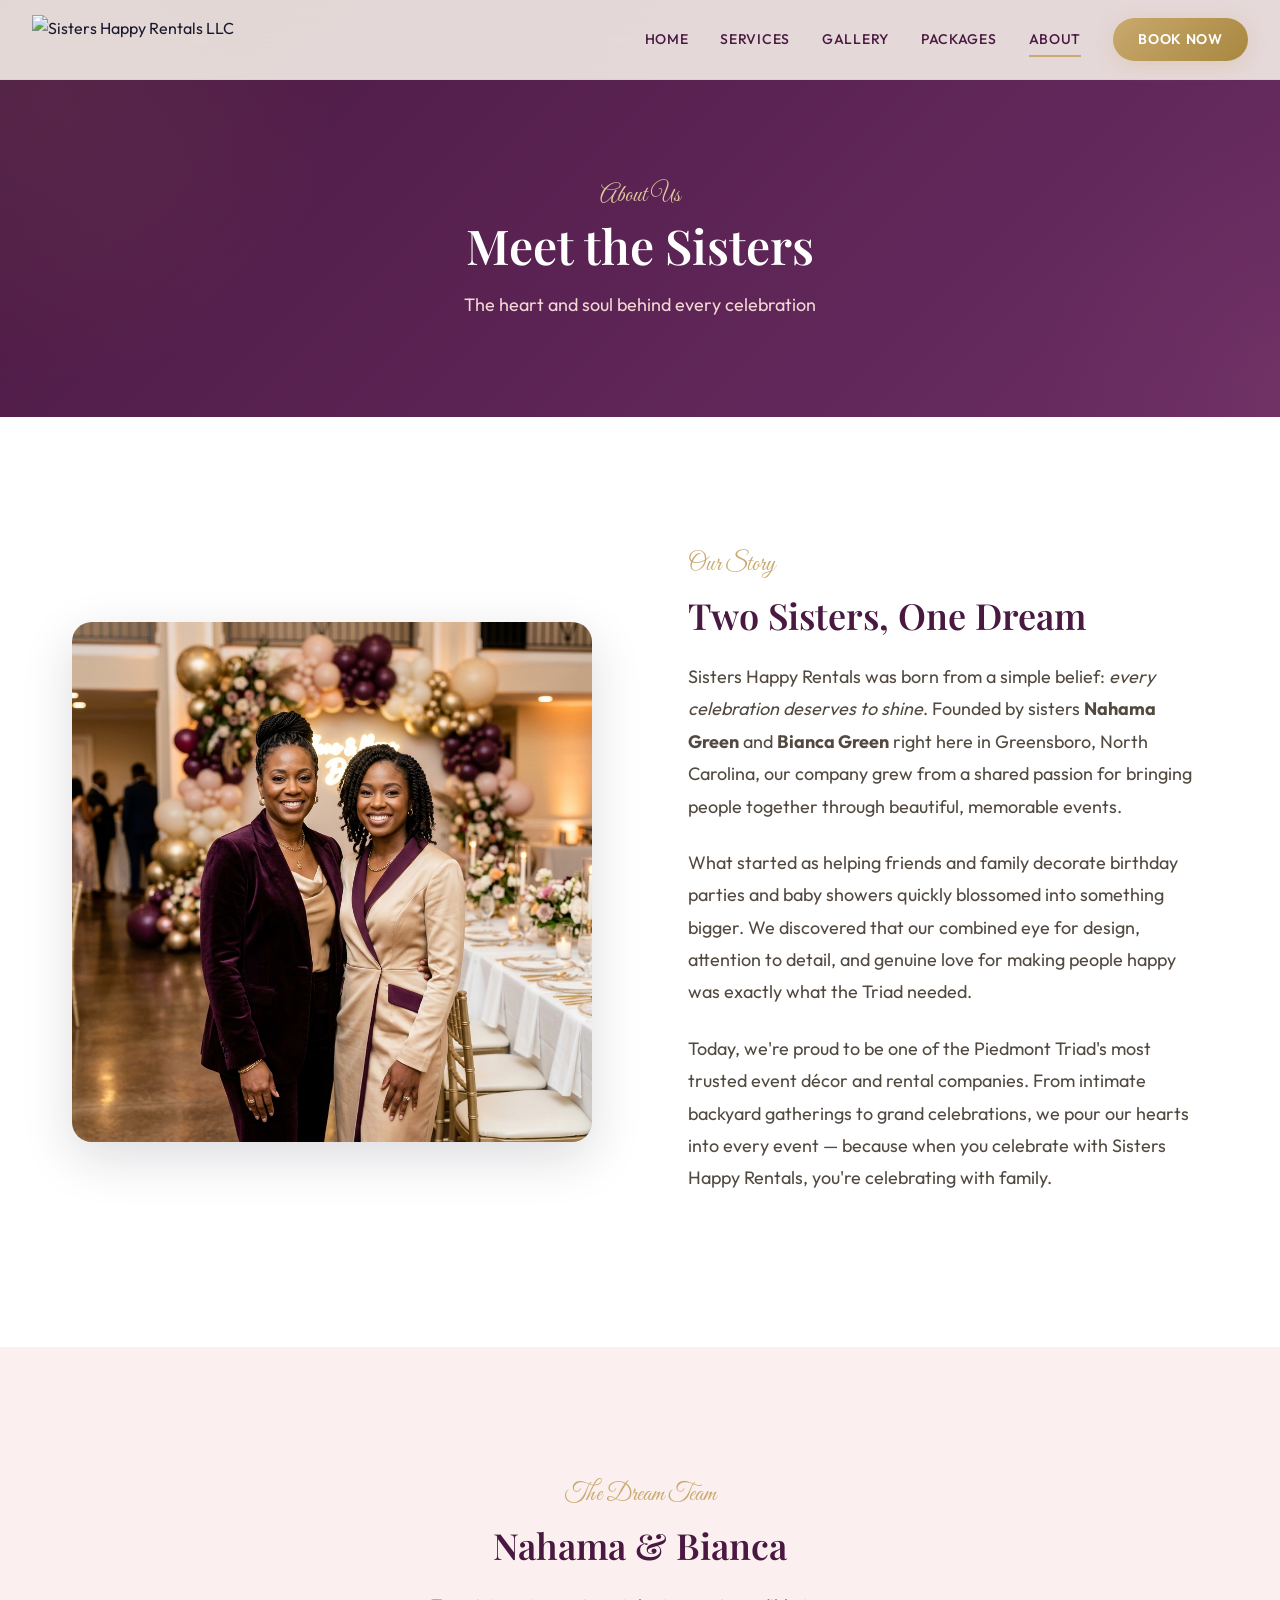
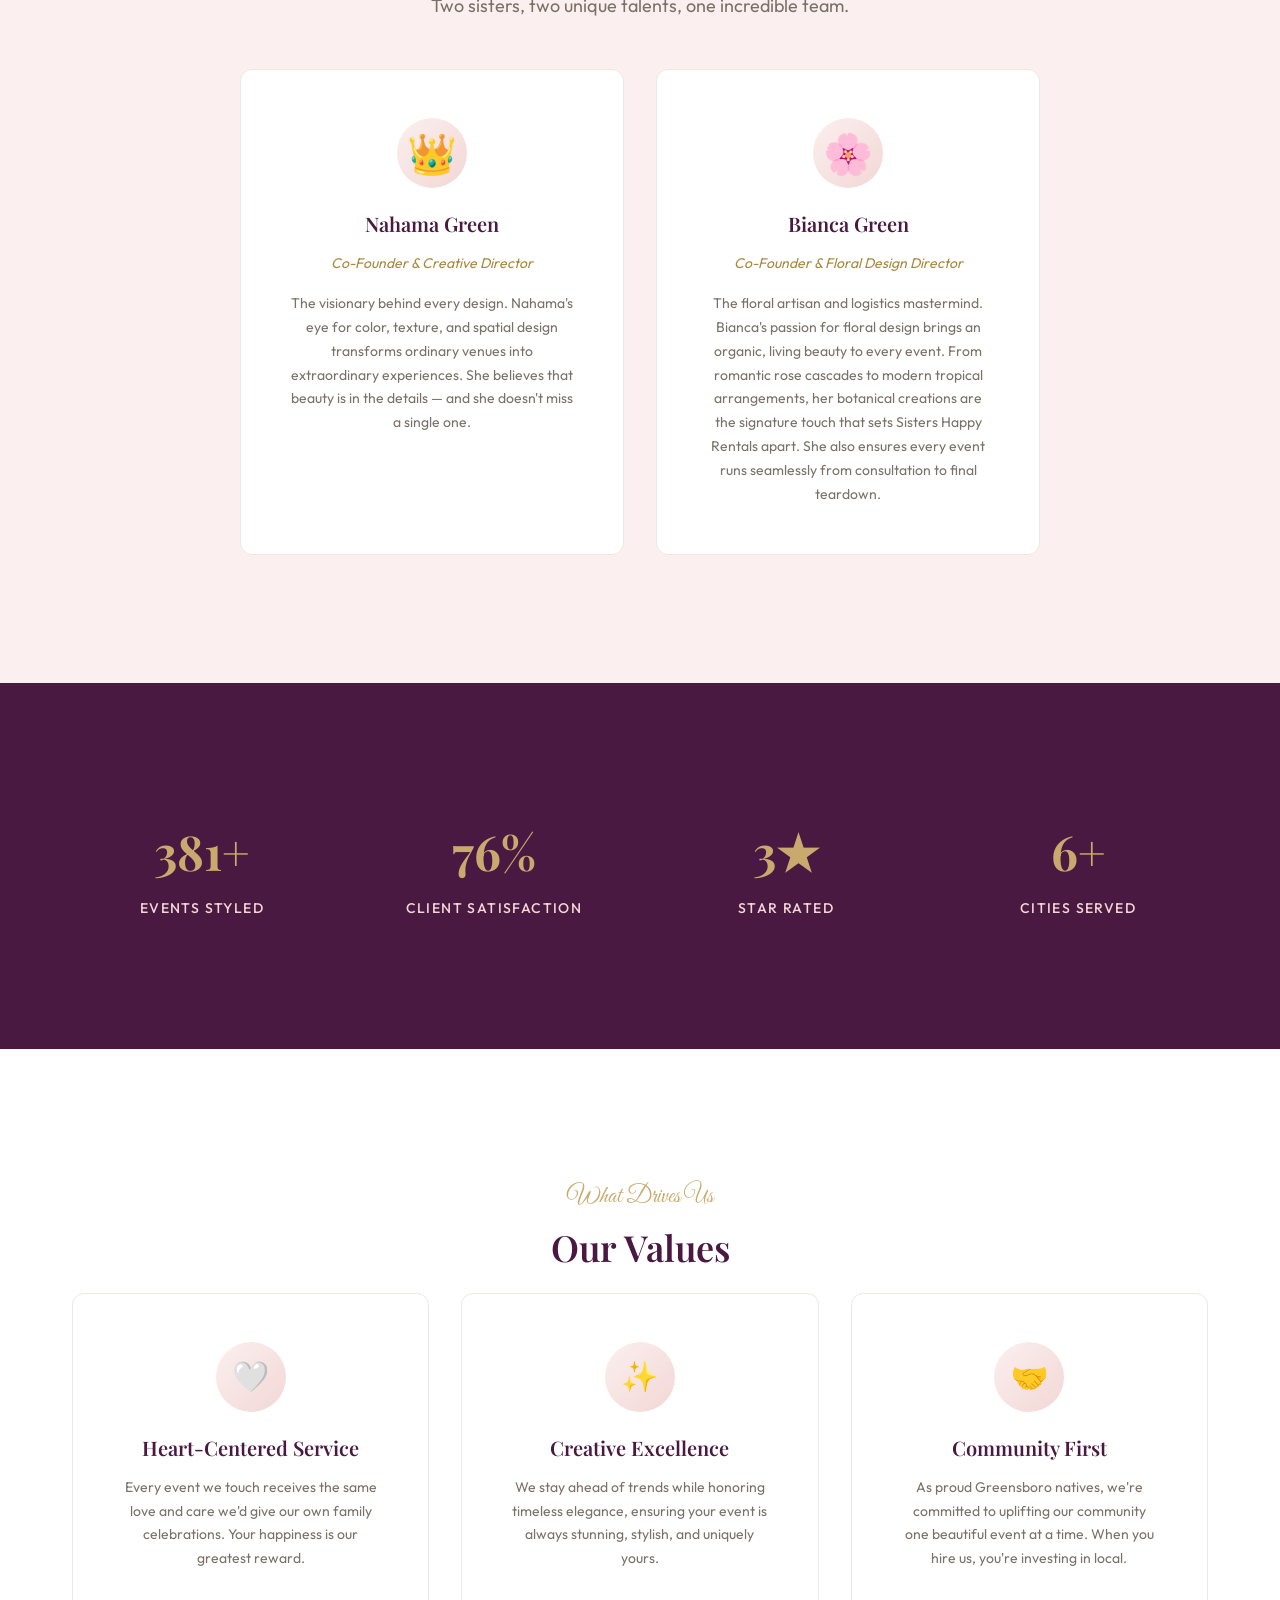
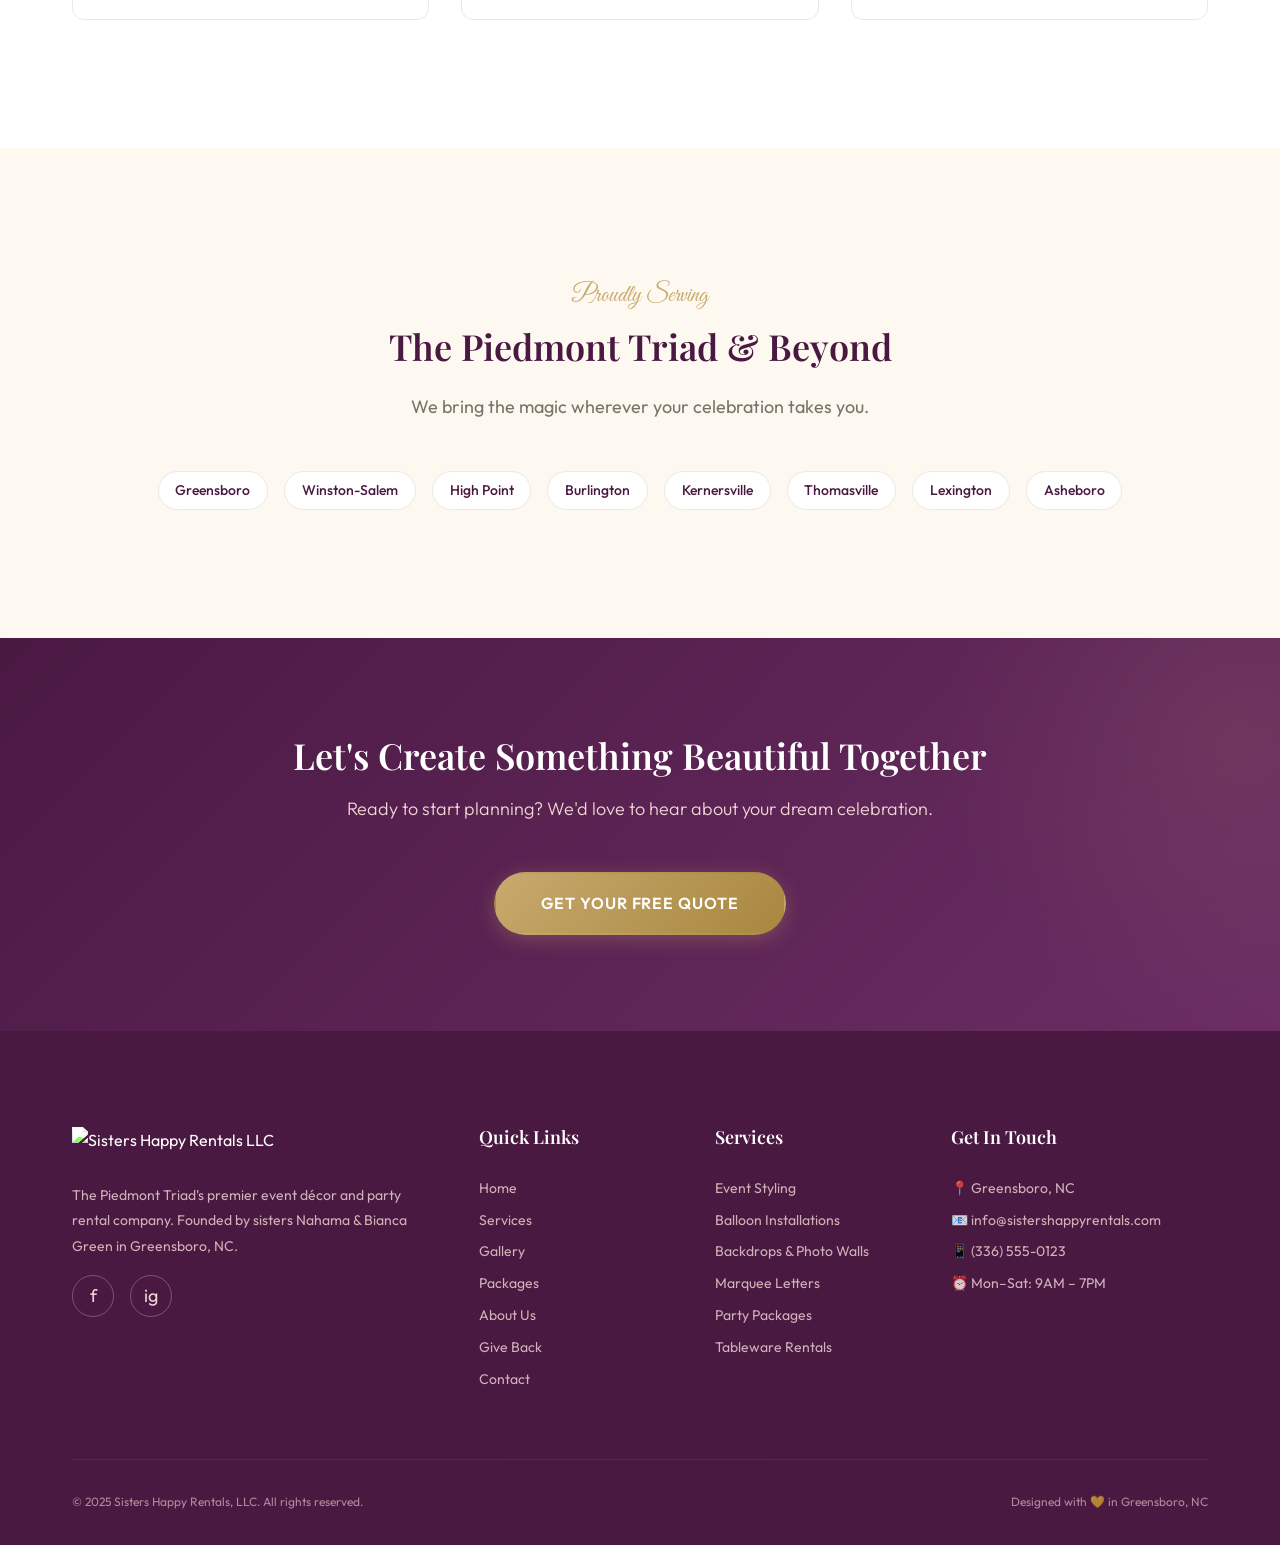
==== about.html @ 9796be05 "Initial commit: Sisters Happy Rentals LLC - Full brand reinvention and 7-page website with hero vide" ====
<!DOCTYPE html>
<html lang="en">
<head>
    <meta charset="UTF-8">
    <meta name="viewport" content="width=device-width, initial-scale=1.0">
    <title>About Us — Nahama & Bianca Green | Sisters Happy Rentals, LLC</title>
    <meta name="description" content="Meet the sisters behind Sisters Happy Rentals — Nahama Green and Bianca Green. Two Greensboro, NC natives bringing joy and beauty to every celebration across the Piedmont Triad.">
    <meta property="og:title" content="Meet the Sisters | Sisters Happy Rentals, LLC">
    <meta property="og:description" content="Founded by sisters Nahama & Bianca Green in Greensboro, NC. Our passion for beautiful celebrations drives everything we do.">
    <meta property="og:image" content="assets/images/about-sisters.png">
    <meta property="og:type" content="website">
    <link rel="icon" type="image/png" href="assets/logo/logo.png">
    <link rel="stylesheet" href="css/style.css">
    <link rel="preconnect" href="https://fonts.googleapis.com">
    <link rel="preconnect" href="https://fonts.gstatic.com" crossorigin>
    <link href="https://fonts.googleapis.com/css2?family=Great+Vibes&family=Outfit:wght@300;400;500;600;700&family=Playfair+Display:ital,wght@0,400;0,500;0,600;0,700;1,400;1,500&display=swap" rel="stylesheet">
</head>
<body>

    <!-- ========== NAVIGATION ========== -->
    <nav class="nav" id="main-nav">
        <div class="nav__inner">
            <a href="index.html" class="nav__logo" aria-label="Sisters Happy Rentals Home">
                <img src="assets/logo/logo.png" alt="Sisters Happy Rentals LLC">
            </a>
            <div class="nav__links">
                <a href="index.html" class="nav__link">Home</a>
                <a href="services.html" class="nav__link">Services</a>
                <a href="gallery.html" class="nav__link">Gallery</a>
                <a href="packages.html" class="nav__link">Packages</a>
                <a href="about.html" class="nav__link active">About</a>
                <a href="contact.html" class="nav__cta">Book Now</a>
            </div>
            <button class="nav__hamburger" id="hamburger-btn" aria-label="Toggle navigation menu">
                <span></span>
                <span></span>
                <span></span>
            </button>
        </div>
    </nav>
    <div class="nav__mobile" id="mobile-nav">
        <a href="index.html">Home</a>
        <a href="services.html">Services</a>
        <a href="gallery.html">Gallery</a>
        <a href="packages.html">Packages</a>
        <a href="about.html">About</a>
        <a href="community.html">Give Back</a>
        <a href="contact.html">Book Now</a>
    </div>

    <!-- ========== PAGE HEADER ========== -->
    <header class="page-header" id="about-header">
        <div class="container">
            <p class="page-header__label">About Us</p>
            <h1 class="page-header__title">Meet the Sisters</h1>
            <p class="page-header__subtitle">The heart and soul behind every celebration</p>
        </div>
    </header>

    <!-- ========== OUR STORY ========== -->
    <section class="section section--white" id="our-story">
        <div class="container">
            <div class="about-grid">
                <div class="about-image reveal-left">
                    <img src="assets/images/about-sisters.png" alt="Nahama Green and Bianca Green, founders of Sisters Happy Rentals LLC, standing together in front of their decorated event venue">
                </div>
                <div class="about-content reveal-right">
                    <span class="section-label">Our Story</span>
                    <h2 class="section-title">Two Sisters, One Dream</h2>
                    <p>Sisters Happy Rentals was born from a simple belief: <em>every celebration deserves to shine</em>. Founded by sisters <strong>Nahama Green</strong> and <strong>Bianca Green</strong> right here in Greensboro, North Carolina, our company grew from a shared passion for bringing people together through beautiful, memorable events.</p>
                    <p>What started as helping friends and family decorate birthday parties and baby showers quickly blossomed into something bigger. We discovered that our combined eye for design, attention to detail, and genuine love for making people happy was exactly what the Triad needed.</p>
                    <p>Today, we're proud to be one of the Piedmont Triad's most trusted event décor and rental companies. From intimate backyard gatherings to grand celebrations, we pour our hearts into every event — because when you celebrate with Sisters Happy Rentals, you're celebrating with family.</p>
                </div>
            </div>
        </div>
    </section>

    <!-- ========== MEET THE SISTERS ========== -->
    <section class="section section--blush" id="meet-sisters">
        <div class="container text-center">
            <span class="section-label reveal">The Dream Team</span>
            <h2 class="section-title reveal">Nahama & Bianca</h2>
            <p class="section-subtitle reveal">Two sisters, two unique talents, one incredible team.</p>
        </div>
        <div class="container">
            <div class="services-grid stagger-children" style="max-width: 800px; margin: 0 auto; grid-template-columns: 1fr 1fr;">
                <div class="service-card" id="nahama-card">
                    <div class="service-card__icon" style="font-size: 2.5rem;">👑</div>
                    <h3 class="service-card__title">Nahama Green</h3>
                    <p class="service-card__text" style="font-style: italic; color: var(--gold-dark); margin-bottom: var(--space-md);">Co-Founder & Creative Director</p>
                    <p class="service-card__text">The visionary behind every design. Nahama's eye for color, texture, and spatial design transforms ordinary venues into extraordinary experiences. She believes that beauty is in the details — and she doesn't miss a single one.</p>
                </div>
                <div class="service-card" id="bianca-card">
                    <div class="service-card__icon" style="font-size: 2.5rem;">🌸</div>
                    <h3 class="service-card__title">Bianca Green</h3>
                    <p class="service-card__text" style="font-style: italic; color: var(--gold-dark); margin-bottom: var(--space-md);">Co-Founder & Floral Design Director</p>
                    <p class="service-card__text">The floral artisan and logistics mastermind. Bianca's passion for floral design brings an organic, living beauty to every event. From romantic rose cascades to modern tropical arrangements, her botanical creations are the signature touch that sets Sisters Happy Rentals apart. She also ensures every event runs seamlessly from consultation to final teardown.</p>
                </div>
            </div>
        </div>
    </section>

    <!-- ========== STATS ========== -->
    <section class="section section--plum" id="about-stats">
        <div class="container">
            <div class="stats-grid reveal">
                <div class="stat">
                    <div class="stat__number" data-count="500" data-suffix="+">0</div>
                    <div class="stat__label">Events Styled</div>
                </div>
                <div class="stat">
                    <div class="stat__number" data-count="100" data-suffix="%">0</div>
                    <div class="stat__label">Client Satisfaction</div>
                </div>
                <div class="stat">
                    <div class="stat__number" data-count="5" data-suffix="★">0</div>
                    <div class="stat__label">Star Rated</div>
                </div>
                <div class="stat">
                    <div class="stat__number" data-count="8" data-suffix="+">0</div>
                    <div class="stat__label">Cities Served</div>
                </div>
            </div>
        </div>
    </section>

    <!-- ========== VALUES ========== -->
    <section class="section section--white" id="our-values">
        <div class="container text-center">
            <span class="section-label reveal">What Drives Us</span>
            <h2 class="section-title reveal">Our Values</h2>
        </div>
        <div class="container">
            <div class="services-grid stagger-children">
                <div class="service-card" id="value-heart">
                    <div class="service-card__icon">🤍</div>
                    <h3 class="service-card__title">Heart-Centered Service</h3>
                    <p class="service-card__text">Every event we touch receives the same love and care we'd give our own family celebrations. Your happiness is our greatest reward.</p>
                </div>
                <div class="service-card" id="value-excellence">
                    <div class="service-card__icon">✨</div>
                    <h3 class="service-card__title">Creative Excellence</h3>
                    <p class="service-card__text">We stay ahead of trends while honoring timeless elegance, ensuring your event is always stunning, stylish, and uniquely yours.</p>
                </div>
                <div class="service-card" id="value-community">
                    <div class="service-card__icon">🤝</div>
                    <h3 class="service-card__title">Community First</h3>
                    <p class="service-card__text">As proud Greensboro natives, we're committed to uplifting our community one beautiful event at a time. When you hire us, you're investing in local.</p>
                </div>
            </div>
        </div>
    </section>

    <!-- ========== SERVICE AREA ========== -->
    <section class="section section--ivory" id="about-service-area">
        <div class="container text-center">
            <span class="section-label reveal">Proudly Serving</span>
            <h2 class="section-title reveal">The Piedmont Triad & Beyond</h2>
            <p class="section-subtitle reveal">We bring the magic wherever your celebration takes you.</p>
            <div class="service-area__cities stagger-children">
                <span class="service-area__city">Greensboro</span>
                <span class="service-area__city">Winston-Salem</span>
                <span class="service-area__city">High Point</span>
                <span class="service-area__city">Burlington</span>
                <span class="service-area__city">Kernersville</span>
                <span class="service-area__city">Thomasville</span>
                <span class="service-area__city">Lexington</span>
                <span class="service-area__city">Asheboro</span>
            </div>
        </div>
    </section>

    <!-- ========== CTA BANNER ========== -->
    <section class="cta-banner" id="cta-about">
        <div class="container">
            <h2 class="cta-banner__title reveal">Let's Create Something Beautiful Together</h2>
            <p class="cta-banner__subtitle reveal">Ready to start planning? We'd love to hear about your dream celebration.</p>
            <div class="reveal">
                <a href="contact.html" class="btn btn--primary btn--lg">Get Your Free Quote</a>
            </div>
        </div>
    </section>

    <!-- ========== FOOTER ========== -->
    <footer class="footer" id="site-footer">
        <div class="container">
            <div class="footer__grid">
                <div class="footer__brand">
                    <img src="assets/logo/logo.png" alt="Sisters Happy Rentals LLC" class="footer__logo">
                    <p>The Piedmont Triad's premier event décor and party rental company. Founded by sisters Nahama & Bianca Green in Greensboro, NC.</p>
                    <div class="footer__social">
                        <a href="https://facebook.com" target="_blank" rel="noopener" class="footer__social-link" aria-label="Facebook">f</a>
                        <a href="https://instagram.com" target="_blank" rel="noopener" class="footer__social-link" aria-label="Instagram">ig</a>
                    </div>
                </div>
                <div>
                    <h4 class="footer__heading">Quick Links</h4>
                    <a href="index.html" class="footer__link">Home</a>
                    <a href="services.html" class="footer__link">Services</a>
                    <a href="gallery.html" class="footer__link">Gallery</a>
                    <a href="packages.html" class="footer__link">Packages</a>
                    <a href="about.html" class="footer__link">About Us</a>
                    <a href="community.html" class="footer__link">Give Back</a>
                    <a href="contact.html" class="footer__link">Contact</a>
                </div>
                <div>
                    <h4 class="footer__heading">Services</h4>
                    <a href="services.html" class="footer__link">Event Styling</a>
                    <a href="services.html" class="footer__link">Balloon Installations</a>
                    <a href="services.html" class="footer__link">Backdrops & Photo Walls</a>
                    <a href="services.html" class="footer__link">Marquee Letters</a>
                    <a href="services.html" class="footer__link">Party Packages</a>
                    <a href="services.html" class="footer__link">Tableware Rentals</a>
                </div>
                <div>
                    <h4 class="footer__heading">Get In Touch</h4>
                    <a href="contact.html" class="footer__link">📍 Greensboro, NC</a>
                    <a href="mailto:info@sistershappyrentals.com" class="footer__link">📧 info@sistershappyrentals.com</a>
                    <a href="tel:+13365550123" class="footer__link">📱 (336) 555-0123</a>
                    <a href="contact.html" class="footer__link">⏰ Mon–Sat: 9AM – 7PM</a>
                </div>
            </div>
            <div class="footer__bottom">
                <p>&copy; 2025 Sisters Happy Rentals, LLC. All rights reserved.</p>
                <p>Designed with 💛 in Greensboro, NC</p>
            </div>
        </div>
    </footer>

    <script src="js/main.js"></script>
</body>
</html>
---- css/style.css ----
/* ============================================
   SISTERS HAPPY RENTALS, LLC
   Design System — "Warm Luxury"
   ============================================ */

/* ---------- Google Fonts ---------- */
@import url('https://fonts.googleapis.com/css2?family=Great+Vibes&family=Outfit:wght@300;400;500;600;700&family=Playfair+Display:ital,wght@0,400;0,500;0,600;0,700;1,400;1,500&display=swap');

/* ---------- Design Tokens ---------- */
:root {
  /* Colors */
  --gold: #C9A96E;
  --gold-light: #DFC89A;
  --gold-dark: #A8873F;
  --blush: #F2D7D5;
  --blush-light: #FBF0EF;
  --plum: #4A1942;
  --plum-light: #6B2D64;
  --ivory: #FDF8F0;
  --black: #1A1A2E;
  --rose-gold: #B76E79;
  --white: #FFFFFF;
  --gray-100: #F7F5F2;
  --gray-200: #EDE8E1;
  --gray-300: #D4CCC2;
  --gray-400: #A89F94;
  --gray-500: #7A7268;
  --gray-600: #524A40;

  /* Typography */
  --font-heading: 'Playfair Display', Georgia, serif;
  --font-body: 'Outfit', 'Segoe UI', sans-serif;
  --font-accent: 'Great Vibes', cursive;

  /* Font Sizes */
  --text-xs: 0.75rem;
  --text-sm: 0.875rem;
  --text-base: 1rem;
  --text-lg: 1.125rem;
  --text-xl: 1.25rem;
  --text-2xl: 1.5rem;
  --text-3xl: 1.875rem;
  --text-4xl: 2.25rem;
  --text-5xl: 3rem;
  --text-6xl: 3.75rem;
  --text-7xl: 4.5rem;

  /* Spacing */
  --space-xs: 0.25rem;
  --space-sm: 0.5rem;
  --space-md: 1rem;
  --space-lg: 1.5rem;
  --space-xl: 2rem;
  --space-2xl: 3rem;
  --space-3xl: 4rem;
  --space-4xl: 6rem;
  --space-5xl: 8rem;

  /* Border Radius */
  --radius-sm: 4px;
  --radius-md: 8px;
  --radius-lg: 12px;
  --radius-xl: 20px;
  --radius-full: 9999px;

  /* Shadows */
  --shadow-sm: 0 1px 3px rgba(26, 26, 46, 0.08);
  --shadow-md: 0 4px 12px rgba(26, 26, 46, 0.1);
  --shadow-lg: 0 8px 30px rgba(26, 26, 46, 0.12);
  --shadow-xl: 0 16px 50px rgba(26, 26, 46, 0.15);
  --shadow-gold: 0 4px 20px rgba(201, 169, 110, 0.3);

  /* Transitions */
  --ease-out: cubic-bezier(0.25, 0.46, 0.45, 0.94);
  --ease-spring: cubic-bezier(0.34, 1.56, 0.64, 1);
  --duration-fast: 200ms;
  --duration-base: 350ms;
  --duration-slow: 600ms;

  /* Layout */
  --container-max: 1200px;
  --container-wide: 1400px;
  --nav-height: 80px;
}

/* ---------- Reset & Base ---------- */
*,
*::before,
*::after {
  margin: 0;
  padding: 0;
  box-sizing: border-box;
}

html {
  scroll-behavior: smooth;
  -webkit-font-smoothing: antialiased;
  -moz-osx-font-smoothing: grayscale;
}

body {
  font-family: var(--font-body);
  font-size: var(--text-base);
  font-weight: 400;
  line-height: 1.7;
  color: var(--black);
  background-color: var(--ivory);
  overflow-x: hidden;
}

img {
  max-width: 100%;
  height: auto;
  display: block;
}

a {
  text-decoration: none;
  color: inherit;
  transition: color var(--duration-fast) var(--ease-out);
}

ul, ol {
  list-style: none;
}

button {
  cursor: pointer;
  border: none;
  background: none;
  font-family: inherit;
}

/* ---------- Typography ---------- */
h1, h2, h3, h4, h5, h6 {
  font-family: var(--font-heading);
  font-weight: 600;
  line-height: 1.2;
  color: var(--plum);
}

h1 { font-size: var(--text-5xl); }
h2 { font-size: var(--text-4xl); }
h3 { font-size: var(--text-3xl); }
h4 { font-size: var(--text-2xl); }
h5 { font-size: var(--text-xl); }
h6 { font-size: var(--text-lg); }

.accent-text {
  font-family: var(--font-accent);
  color: var(--gold);
}

.section-label {
  font-family: var(--font-accent);
  font-size: var(--text-2xl);
  color: var(--gold);
  display: block;
  margin-bottom: var(--space-sm);
}

.section-title {
  font-family: var(--font-heading);
  font-size: var(--text-4xl);
  color: var(--plum);
  margin-bottom: var(--space-lg);
}

.section-subtitle {
  font-size: var(--text-lg);
  color: var(--gray-500);
  max-width: 600px;
  margin: 0 auto var(--space-2xl);
}

/* ---------- Layout ---------- */
.container {
  width: 100%;
  max-width: var(--container-max);
  margin: 0 auto;
  padding: 0 var(--space-xl);
}

.container--wide {
  max-width: var(--container-wide);
}

.section {
  padding: var(--space-5xl) 0;
}

.section--ivory { background-color: var(--ivory); }
.section--white { background-color: var(--white); }
.section--blush { background-color: var(--blush-light); }
.section--plum {
  background-color: var(--plum);
  color: var(--white);
}
.section--plum h2,
.section--plum h3,
.section--plum h4 {
  color: var(--white);
}
.section--plum .section-label {
  color: var(--gold-light);
}
.section--plum .section-subtitle {
  color: var(--blush);
}

.text-center { text-align: center; }

/* ---------- Navigation ---------- */
.nav {
  position: fixed;
  top: 0;
  left: 0;
  width: 100%;
  height: var(--nav-height);
  z-index: 1000;
  transition: all var(--duration-base) var(--ease-out);
  background: rgba(253, 248, 240, 0.85);
  backdrop-filter: blur(20px);
  -webkit-backdrop-filter: blur(20px);
  border-bottom: 1px solid rgba(201, 169, 110, 0.15);
}

.nav.scrolled {
  background: rgba(253, 248, 240, 0.97);
  box-shadow: var(--shadow-md);
}

.nav__inner {
  max-width: var(--container-wide);
  margin: 0 auto;
  padding: 0 var(--space-xl);
  height: 100%;
  display: flex;
  align-items: center;
  justify-content: space-between;
}

.nav__logo {
  height: 50px;
  transition: transform var(--duration-fast) var(--ease-out);
}

.nav__logo:hover {
  transform: scale(1.03);
}

.nav__logo img {
  height: 100%;
  width: auto;
}

.nav__links {
  display: flex;
  align-items: center;
  gap: var(--space-xl);
}

.nav__link {
  font-family: var(--font-body);
  font-size: var(--text-sm);
  font-weight: 500;
  letter-spacing: 0.05em;
  text-transform: uppercase;
  color: var(--plum);
  position: relative;
  padding: var(--space-xs) 0;
}

.nav__link::after {
  content: '';
  position: absolute;
  bottom: -2px;
  left: 0;
  width: 0;
  height: 2px;
  background: var(--gold);
  transition: width var(--duration-base) var(--ease-out);
}

.nav__link:hover::after,
.nav__link.active::after {
  width: 100%;
}

.nav__link:hover {
  color: var(--gold-dark);
}

.nav__cta {
  font-family: var(--font-body);
  font-size: var(--text-sm);
  font-weight: 600;
  letter-spacing: 0.05em;
  text-transform: uppercase;
  color: var(--white);
  background: linear-gradient(135deg, var(--gold), var(--gold-dark));
  padding: 0.7em 1.8em;
  border-radius: var(--radius-full);
  transition: all var(--duration-base) var(--ease-out);
  box-shadow: var(--shadow-gold);
}

.nav__cta:hover {
  transform: translateY(-2px);
  box-shadow: 0 6px 25px rgba(201, 169, 110, 0.45);
}

/* Hamburger */
.nav__hamburger {
  display: none;
  flex-direction: column;
  gap: 5px;
  width: 28px;
  cursor: pointer;
  z-index: 1100;
}

.nav__hamburger span {
  display: block;
  height: 2px;
  width: 100%;
  background: var(--plum);
  border-radius: 2px;
  transition: all var(--duration-base) var(--ease-out);
}

.nav__hamburger.open span:nth-child(1) {
  transform: rotate(45deg) translateY(5px) translateX(5px);
}

.nav__hamburger.open span:nth-child(2) {
  opacity: 0;
}

.nav__hamburger.open span:nth-child(3) {
  transform: rotate(-45deg) translateY(-5px) translateX(5px);
}

/* Mobile Nav */
.nav__mobile {
  display: none;
  position: fixed;
  top: 0;
  left: 0;
  width: 100%;
  height: 100vh;
  background: rgba(74, 25, 66, 0.97);
  backdrop-filter: blur(20px);
  flex-direction: column;
  align-items: center;
  justify-content: center;
  gap: var(--space-xl);
  z-index: 1050;
  opacity: 0;
  transition: opacity var(--duration-base) var(--ease-out);
}

.nav__mobile.open {
  display: flex;
  opacity: 1;
}

.nav__mobile a {
  font-family: var(--font-heading);
  font-size: var(--text-3xl);
  color: var(--white);
  transition: color var(--duration-fast) var(--ease-out);
}

.nav__mobile a:hover {
  color: var(--gold);
}

/* ---------- Buttons ---------- */
.btn {
  display: inline-flex;
  align-items: center;
  justify-content: center;
  gap: var(--space-sm);
  font-family: var(--font-body);
  font-size: var(--text-sm);
  font-weight: 600;
  letter-spacing: 0.06em;
  text-transform: uppercase;
  padding: 0.9em 2.2em;
  border-radius: var(--radius-full);
  transition: all var(--duration-base) var(--ease-out);
  cursor: pointer;
  border: 2px solid transparent;
  position: relative;
  overflow: hidden;
}

.btn::before {
  content: '';
  position: absolute;
  top: 0;
  left: -100%;
  width: 100%;
  height: 100%;
  background: linear-gradient(90deg, transparent, rgba(255,255,255,0.2), transparent);
  transition: left var(--duration-slow) var(--ease-out);
}

.btn:hover::before {
  left: 100%;
}

.btn--primary {
  background: linear-gradient(135deg, var(--gold), var(--gold-dark));
  color: var(--white);
  box-shadow: var(--shadow-gold);
}

.btn--primary:hover {
  transform: translateY(-3px);
  box-shadow: 0 8px 30px rgba(201, 169, 110, 0.5);
}

.btn--secondary {
  background: transparent;
  color: var(--gold);
  border-color: var(--gold);
}

.btn--secondary:hover {
  background: var(--gold);
  color: var(--white);
  transform: translateY(-3px);
}

.btn--plum {
  background: var(--plum);
  color: var(--white);
}

.btn--plum:hover {
  background: var(--plum-light);
  transform: translateY(-3px);
  box-shadow: 0 8px 30px rgba(74, 25, 66, 0.3);
}

.btn--white {
  background: var(--white);
  color: var(--plum);
}

.btn--white:hover {
  transform: translateY(-3px);
  box-shadow: var(--shadow-lg);
}

.btn--lg {
  font-size: var(--text-base);
  padding: 1em 2.8em;
}

/* ---------- Hero ---------- */
.hero {
  position: relative;
  min-height: 100vh;
  display: flex;
  align-items: center;
  justify-content: center;
  overflow: hidden;
}

.hero__bg {
  position: absolute;
  inset: 0;
  z-index: 0;
}

.hero__bg img,
.hero__bg video {
  width: 100%;
  height: 100%;
  object-fit: cover;
}

.hero__bg img {
  transform: scale(1.05);
  animation: heroZoom 20s ease-in-out infinite alternate;
}

.hero__bg video {
  transform: scale(1.02);
}

@keyframes heroZoom {
  0% { transform: scale(1.05); }
  100% { transform: scale(1.15); }
}

.hero__overlay {
  position: absolute;
  inset: 0;
  background: linear-gradient(
    180deg,
    rgba(74, 25, 66, 0.55) 0%,
    rgba(74, 25, 66, 0.7) 50%,
    rgba(26, 26, 46, 0.85) 100%
  );
  z-index: 1;
}

.hero__content {
  position: relative;
  z-index: 2;
  text-align: center;
  padding: var(--space-xl);
  max-width: 800px;
}

.hero__accent {
  font-family: var(--font-accent);
  font-size: var(--text-3xl);
  color: var(--gold-light);
  margin-bottom: var(--space-md);
  opacity: 0;
  animation: fadeInUp 0.8s var(--ease-out) 0.3s forwards;
}

.hero__title {
  font-family: var(--font-heading);
  font-size: var(--text-7xl);
  font-weight: 700;
  color: var(--white);
  line-height: 1.1;
  margin-bottom: var(--space-lg);
  opacity: 0;
  animation: fadeInUp 0.8s var(--ease-out) 0.5s forwards;
}

.hero__title span {
  color: var(--gold-light);
}

.hero__subtitle {
  font-size: var(--text-xl);
  color: var(--blush);
  margin-bottom: var(--space-2xl);
  font-weight: 300;
  opacity: 0;
  animation: fadeInUp 0.8s var(--ease-out) 0.7s forwards;
}

.hero__buttons {
  display: flex;
  gap: var(--space-lg);
  justify-content: center;
  flex-wrap: wrap;
  opacity: 0;
  animation: fadeInUp 0.8s var(--ease-out) 0.9s forwards;
}

.hero__scroll {
  position: absolute;
  bottom: 2rem;
  left: 50%;
  transform: translateX(-50%);
  z-index: 2;
  animation: bounce 2s infinite;
}

.hero__scroll svg {
  width: 30px;
  height: 30px;
  stroke: var(--gold-light);
  stroke-width: 2;
  fill: none;
}

/* ---------- Service Cards ---------- */
.services-grid {
  display: grid;
  grid-template-columns: repeat(auto-fit, minmax(280px, 1fr));
  gap: var(--space-xl);
}

.service-card {
  background: var(--white);
  border-radius: var(--radius-lg);
  padding: var(--space-2xl);
  text-align: center;
  transition: all var(--duration-base) var(--ease-out);
  border: 1px solid var(--gray-200);
  position: relative;
  overflow: hidden;
}

.service-card::before {
  content: '';
  position: absolute;
  top: 0;
  left: 0;
  width: 100%;
  height: 3px;
  background: linear-gradient(90deg, var(--gold), var(--rose-gold));
  transform: scaleX(0);
  transition: transform var(--duration-base) var(--ease-out);
}

.service-card:hover {
  transform: translateY(-8px);
  box-shadow: var(--shadow-xl);
  border-color: rgba(201, 169, 110, 0.3);
}

.service-card:hover::before {
  transform: scaleX(1);
}

.service-card__icon {
  width: 70px;
  height: 70px;
  margin: 0 auto var(--space-lg);
  background: linear-gradient(135deg, var(--blush-light), var(--blush));
  border-radius: var(--radius-full);
  display: flex;
  align-items: center;
  justify-content: center;
  font-size: var(--text-3xl);
  transition: all var(--duration-base) var(--ease-out);
}

.service-card:hover .service-card__icon {
  background: linear-gradient(135deg, var(--gold), var(--gold-dark));
  transform: scale(1.1) rotate(5deg);
}

.service-card__title {
  font-family: var(--font-heading);
  font-size: var(--text-xl);
  color: var(--plum);
  margin-bottom: var(--space-md);
}

.service-card__text {
  font-size: var(--text-sm);
  color: var(--gray-500);
  line-height: 1.7;
}

.service-card__price {
  display: inline-block;
  margin-top: var(--space-lg);
  font-family: var(--font-body);
  font-weight: 600;
  color: var(--gold-dark);
  font-size: var(--text-sm);
  letter-spacing: 0.03em;
}

/* ---------- Gallery / Portfolio ---------- */
.gallery-grid {
  display: grid;
  grid-template-columns: repeat(auto-fill, minmax(300px, 1fr));
  gap: var(--space-lg);
}

.gallery-item {
  position: relative;
  border-radius: var(--radius-lg);
  overflow: hidden;
  cursor: pointer;
  aspect-ratio: 4/3;
}

.gallery-item img {
  width: 100%;
  height: 100%;
  object-fit: cover;
  transition: transform var(--duration-slow) var(--ease-out);
}

.gallery-item:hover img {
  transform: scale(1.08);
}

.gallery-item__overlay {
  position: absolute;
  inset: 0;
  background: linear-gradient(180deg, transparent 40%, rgba(74, 25, 66, 0.85) 100%);
  display: flex;
  align-items: flex-end;
  padding: var(--space-xl);
  opacity: 0;
  transition: opacity var(--duration-base) var(--ease-out);
}

.gallery-item:hover .gallery-item__overlay {
  opacity: 1;
}

.gallery-item__label {
  color: var(--white);
  font-family: var(--font-heading);
  font-size: var(--text-lg);
}

.gallery-item__category {
  color: var(--gold-light);
  font-size: var(--text-sm);
  font-weight: 500;
  letter-spacing: 0.05em;
  text-transform: uppercase;
}

/* Gallery Filter */
.gallery-filters {
  display: flex;
  justify-content: center;
  gap: var(--space-md);
  margin-bottom: var(--space-2xl);
  flex-wrap: wrap;
}

.gallery-filter {
  font-family: var(--font-body);
  font-size: var(--text-sm);
  font-weight: 500;
  padding: 0.5em 1.5em;
  border-radius: var(--radius-full);
  border: 1px solid var(--gray-300);
  color: var(--gray-500);
  background: var(--white);
  cursor: pointer;
  transition: all var(--duration-fast) var(--ease-out);
}

.gallery-filter:hover,
.gallery-filter.active {
  background: var(--gold);
  border-color: var(--gold);
  color: var(--white);
}

/* ---------- Pricing Cards ---------- */
.pricing-grid {
  display: grid;
  grid-template-columns: repeat(auto-fit, minmax(260px, 1fr));
  gap: var(--space-xl);
  align-items: start;
}

.pricing-card {
  background: var(--white);
  border-radius: var(--radius-xl);
  padding: var(--space-3xl) var(--space-2xl);
  text-align: center;
  border: 1px solid var(--gray-200);
  transition: all var(--duration-base) var(--ease-out);
  position: relative;
}

.pricing-card:hover {
  transform: translateY(-8px);
  box-shadow: var(--shadow-xl);
}

.pricing-card--featured {
  border: 2px solid var(--gold);
  transform: scale(1.05);
  box-shadow: var(--shadow-gold);
}

.pricing-card--featured:hover {
  transform: scale(1.05) translateY(-8px);
}

.pricing-card__badge {
  position: absolute;
  top: -14px;
  left: 50%;
  transform: translateX(-50%);
  background: linear-gradient(135deg, var(--gold), var(--gold-dark));
  color: var(--white);
  font-size: var(--text-xs);
  font-weight: 700;
  letter-spacing: 0.1em;
  text-transform: uppercase;
  padding: 0.4em 1.5em;
  border-radius: var(--radius-full);
}

.pricing-card__tier {
  font-family: var(--font-accent);
  font-size: var(--text-2xl);
  color: var(--gold);
  margin-bottom: var(--space-sm);
}

.pricing-card__name {
  font-family: var(--font-heading);
  font-size: var(--text-2xl);
  color: var(--plum);
  margin-bottom: var(--space-md);
}

.pricing-card__price {
  font-family: var(--font-heading);
  font-size: var(--text-5xl);
  font-weight: 700;
  color: var(--plum);
  margin-bottom: var(--space-xs);
}

.pricing-card__price span {
  font-size: var(--text-xl);
  font-weight: 400;
  color: var(--gray-400);
}

.pricing-card__desc {
  font-size: var(--text-sm);
  color: var(--gray-400);
  margin-bottom: var(--space-xl);
}

.pricing-card__features {
  text-align: left;
  margin-bottom: var(--space-2xl);
}

.pricing-card__feature {
  display: flex;
  align-items: flex-start;
  gap: var(--space-sm);
  padding: var(--space-sm) 0;
  font-size: var(--text-sm);
  color: var(--gray-600);
  border-bottom: 1px solid var(--gray-100);
}

.pricing-card__feature:last-child {
  border-bottom: none;
}

.pricing-card__check {
  color: var(--gold);
  font-weight: 700;
  flex-shrink: 0;
  margin-top: 2px;
}

/* ---------- Testimonials ---------- */
.testimonials-slider {
  position: relative;
  max-width: 800px;
  margin: 0 auto;
  overflow: hidden;
}

.testimonial {
  text-align: center;
  padding: var(--space-2xl);
}

.testimonial__stars {
  color: var(--gold);
  font-size: var(--text-xl);
  margin-bottom: var(--space-lg);
  letter-spacing: 4px;
}

.testimonial__quote {
  font-family: var(--font-heading);
  font-size: var(--text-2xl);
  font-style: italic;
  color: var(--plum);
  line-height: 1.6;
  margin-bottom: var(--space-xl);
  position: relative;
}

.testimonial__quote::before {
  content: '"';
  font-family: var(--font-accent);
  font-size: 5rem;
  color: var(--gold-light);
  position: absolute;
  top: -30px;
  left: -10px;
  opacity: 0.5;
}

.testimonial__author {
  font-weight: 600;
  color: var(--plum);
  font-size: var(--text-base);
}

.testimonial__event {
  font-size: var(--text-sm);
  color: var(--gray-400);
  margin-top: var(--space-xs);
}

.testimonial-dots {
  display: flex;
  justify-content: center;
  gap: var(--space-sm);
  margin-top: var(--space-xl);
}

.testimonial-dot {
  width: 10px;
  height: 10px;
  border-radius: var(--radius-full);
  background: var(--gray-300);
  border: none;
  cursor: pointer;
  transition: all var(--duration-fast) var(--ease-out);
}

.testimonial-dot.active {
  background: var(--gold);
  width: 30px;
}

/* ---------- About ---------- */
.about-grid {
  display: grid;
  grid-template-columns: 1fr 1fr;
  gap: var(--space-4xl);
  align-items: center;
}

.about-image {
  border-radius: var(--radius-xl);
  overflow: hidden;
  position: relative;
  box-shadow: var(--shadow-xl);
}

.about-image::after {
  content: '';
  position: absolute;
  inset: 0;
  border: 3px solid var(--gold);
  border-radius: var(--radius-xl);
  opacity: 0;
  transition: opacity var(--duration-base) var(--ease-out);
}

.about-image:hover::after {
  opacity: 1;
}

.about-image img {
  width: 100%;
  height: auto;
  transition: transform var(--duration-slow) var(--ease-out);
}

.about-image:hover img {
  transform: scale(1.03);
}

.about-content .section-label {
  text-align: left;
}

.about-content .section-title {
  text-align: left;
}

.about-content p {
  color: var(--gray-600);
  margin-bottom: var(--space-lg);
  font-size: var(--text-lg);
  line-height: 1.8;
}

/* ---------- Stats ---------- */
.stats-grid {
  display: grid;
  grid-template-columns: repeat(4, 1fr);
  gap: var(--space-xl);
  text-align: center;
}

.stat__number {
  font-family: var(--font-heading);
  font-size: var(--text-5xl);
  font-weight: 700;
  color: var(--gold);
  margin-bottom: var(--space-xs);
}

.stat__label {
  font-size: var(--text-sm);
  font-weight: 500;
  text-transform: uppercase;
  letter-spacing: 0.1em;
  color: var(--blush);
}

/* ---------- Contact Form ---------- */
.contact-grid {
  display: grid;
  grid-template-columns: 1fr 1.2fr;
  gap: var(--space-4xl);
  align-items: start;
}

.contact-info {
  padding: var(--space-2xl) 0;
}

.contact-info__item {
  display: flex;
  align-items: flex-start;
  gap: var(--space-lg);
  margin-bottom: var(--space-2xl);
}

.contact-info__icon {
  width: 50px;
  height: 50px;
  flex-shrink: 0;
  background: linear-gradient(135deg, var(--blush-light), var(--blush));
  border-radius: var(--radius-full);
  display: flex;
  align-items: center;
  justify-content: center;
  font-size: var(--text-xl);
  color: var(--plum);
}

.contact-info__label {
  font-weight: 600;
  color: var(--plum);
  margin-bottom: var(--space-xs);
}

.contact-info__text {
  color: var(--gray-500);
  font-size: var(--text-sm);
}

.contact-form {
  background: var(--white);
  border-radius: var(--radius-xl);
  padding: var(--space-3xl);
  box-shadow: var(--shadow-lg);
  border: 1px solid var(--gray-200);
}

.form-group {
  margin-bottom: var(--space-lg);
}

.form-row {
  display: grid;
  grid-template-columns: 1fr 1fr;
  gap: var(--space-lg);
}

.form-label {
  display: block;
  font-size: var(--text-sm);
  font-weight: 600;
  color: var(--plum);
  margin-bottom: var(--space-sm);
}

.form-input,
.form-select,
.form-textarea {
  width: 100%;
  padding: 0.85em 1.2em;
  font-family: var(--font-body);
  font-size: var(--text-base);
  color: var(--black);
  background: var(--gray-100);
  border: 2px solid transparent;
  border-radius: var(--radius-md);
  transition: all var(--duration-fast) var(--ease-out);
  outline: none;
}

.form-input:focus,
.form-select:focus,
.form-textarea:focus {
  background: var(--white);
  border-color: var(--gold);
  box-shadow: 0 0 0 4px rgba(201, 169, 110, 0.15);
}

.form-textarea {
  min-height: 140px;
  resize: vertical;
}

.form-select {
  appearance: none;
  background-image: url("data:image/svg+xml,%3Csvg width='12' height='8' viewBox='0 0 12 8' fill='none' xmlns='http://www.w3.org/2000/svg'%3E%3Cpath d='M1 1L6 6L11 1' stroke='%237A7268' stroke-width='2' stroke-linecap='round'/%3E%3C/svg%3E");
  background-repeat: no-repeat;
  background-position: right 1em center;
  padding-right: 2.5em;
}

/* ---------- Footer ---------- */
.footer {
  background: var(--plum);
  color: var(--blush);
  padding: var(--space-4xl) 0 var(--space-xl);
}

.footer__grid {
  display: grid;
  grid-template-columns: 2fr 1fr 1fr 1.5fr;
  gap: var(--space-3xl);
  margin-bottom: var(--space-3xl);
}

.footer__brand p {
  margin-top: var(--space-md);
  font-size: var(--text-sm);
  line-height: 1.8;
  color: var(--blush);
  opacity: 0.8;
}

.footer__heading {
  font-family: var(--font-heading);
  font-size: var(--text-lg);
  color: var(--white);
  margin-bottom: var(--space-lg);
}

.footer__link {
  display: block;
  padding: var(--space-xs) 0;
  font-size: var(--text-sm);
  color: var(--blush);
  opacity: 0.8;
  transition: all var(--duration-fast) var(--ease-out);
}

.footer__link:hover {
  opacity: 1;
  color: var(--gold-light);
  transform: translateX(4px);
}

.footer__social {
  display: flex;
  gap: var(--space-md);
  margin-top: var(--space-md);
}

.footer__social-link {
  width: 42px;
  height: 42px;
  border-radius: var(--radius-full);
  border: 1px solid rgba(242, 215, 213, 0.3);
  display: flex;
  align-items: center;
  justify-content: center;
  font-size: var(--text-lg);
  color: var(--blush);
  transition: all var(--duration-base) var(--ease-out);
}

.footer__social-link:hover {
  background: var(--gold);
  border-color: var(--gold);
  color: var(--white);
  transform: translateY(-3px);
}

.footer__bottom {
  border-top: 1px solid rgba(242, 215, 213, 0.15);
  padding-top: var(--space-xl);
  display: flex;
  justify-content: space-between;
  align-items: center;
  font-size: var(--text-xs);
  color: var(--blush);
  opacity: 0.6;
}

.footer__logo {
  height: 40px;
  filter: brightness(1.5);
}

/* ---------- CTA Banner ---------- */
.cta-banner {
  background: linear-gradient(135deg, var(--plum) 0%, var(--plum-light) 100%);
  padding: var(--space-4xl) 0;
  text-align: center;
  position: relative;
  overflow: hidden;
}

.cta-banner::before {
  content: '';
  position: absolute;
  top: -50%;
  right: -20%;
  width: 600px;
  height: 600px;
  background: radial-gradient(circle, rgba(201, 169, 110, 0.1) 0%, transparent 70%);
  border-radius: 50%;
}

.cta-banner__title {
  font-family: var(--font-heading);
  font-size: var(--text-4xl);
  color: var(--white);
  margin-bottom: var(--space-md);
  position: relative;
}

.cta-banner__subtitle {
  font-size: var(--text-lg);
  color: var(--blush);
  margin-bottom: var(--space-2xl);
  font-weight: 300;
  position: relative;
}

.cta-banner .btn {
  position: relative;
}

/* ---------- FAQ Accordion ---------- */
.faq-list {
  max-width: 800px;
  margin: 0 auto;
}

.faq-item {
  border-bottom: 1px solid var(--gray-200);
}

.faq-question {
  width: 100%;
  padding: var(--space-lg) 0;
  display: flex;
  justify-content: space-between;
  align-items: center;
  font-family: var(--font-heading);
  font-size: var(--text-lg);
  color: var(--plum);
  text-align: left;
  cursor: pointer;
  transition: color var(--duration-fast) var(--ease-out);
}

.faq-question:hover {
  color: var(--gold-dark);
}

.faq-icon {
  width: 24px;
  height: 24px;
  flex-shrink: 0;
  display: flex;
  align-items: center;
  justify-content: center;
  color: var(--gold);
  font-size: var(--text-xl);
  transition: transform var(--duration-base) var(--ease-out);
}

.faq-item.open .faq-icon {
  transform: rotate(45deg);
}

.faq-answer {
  max-height: 0;
  overflow: hidden;
  transition: max-height var(--duration-base) var(--ease-out);
}

.faq-answer__inner {
  padding: 0 0 var(--space-lg);
  color: var(--gray-500);
  font-size: var(--text-sm);
  line-height: 1.8;
}

/* ---------- Service Area ---------- */
.service-area {
  text-align: center;
}

.service-area__cities {
  display: flex;
  flex-wrap: wrap;
  justify-content: center;
  gap: var(--space-md);
  margin-top: var(--space-xl);
}

.service-area__city {
  background: var(--white);
  padding: 0.5em 1.2em;
  border-radius: var(--radius-full);
  font-size: var(--text-sm);
  font-weight: 500;
  color: var(--plum);
  border: 1px solid var(--gray-200);
  transition: all var(--duration-fast) var(--ease-out);
}

.service-area__city:hover {
  background: var(--gold);
  border-color: var(--gold);
  color: var(--white);
  transform: translateY(-2px);
}

/* ---------- Page Header (inner pages) ---------- */
.page-header {
  padding: calc(var(--nav-height) + var(--space-4xl)) 0 var(--space-4xl);
  text-align: center;
  background: linear-gradient(135deg, var(--plum) 0%, var(--plum-light) 100%);
  position: relative;
  overflow: hidden;
}

.page-header::before {
  content: '';
  position: absolute;
  top: -50%;
  left: -20%;
  width: 600px;
  height: 600px;
  background: radial-gradient(circle, rgba(201, 169, 110, 0.08) 0%, transparent 70%);
  border-radius: 50%;
}

.page-header::after {
  content: '';
  position: absolute;
  bottom: -50%;
  right: -20%;
  width: 500px;
  height: 500px;
  background: radial-gradient(circle, rgba(183, 110, 121, 0.08) 0%, transparent 70%);
  border-radius: 50%;
}

.page-header__label {
  font-family: var(--font-accent);
  font-size: var(--text-2xl);
  color: var(--gold-light);
  position: relative;
  z-index: 1;
}

.page-header__title {
  font-family: var(--font-heading);
  font-size: var(--text-5xl);
  color: var(--white);
  margin-bottom: var(--space-md);
  position: relative;
  z-index: 1;
}

.page-header__subtitle {
  font-size: var(--text-lg);
  color: var(--blush);
  max-width: 600px;
  margin: 0 auto;
  position: relative;
  z-index: 1;
}

/* ---------- Services Detail ---------- */
.service-detail {
  display: grid;
  grid-template-columns: 1fr 1fr;
  gap: var(--space-3xl);
  align-items: center;
  padding: var(--space-3xl) 0;
  border-bottom: 1px solid var(--gray-200);
}

.service-detail:last-child {
  border-bottom: none;
}

.service-detail:nth-child(even) {
  direction: rtl;
}

.service-detail:nth-child(even) > * {
  direction: ltr;
}

.service-detail__image {
  border-radius: var(--radius-xl);
  overflow: hidden;
  box-shadow: var(--shadow-lg);
}

.service-detail__image img {
  width: 100%;
  height: 300px;
  object-fit: cover;
  transition: transform var(--duration-slow) var(--ease-out);
}

.service-detail__image:hover img {
  transform: scale(1.05);
}

.service-detail__content h3 {
  font-family: var(--font-heading);
  font-size: var(--text-2xl);
  color: var(--plum);
  margin-bottom: var(--space-md);
}

.service-detail__content p {
  color: var(--gray-500);
  margin-bottom: var(--space-lg);
  line-height: 1.8;
}

.service-detail__features {
  list-style: none;
  padding: 0;
  margin: 0 0 var(--space-xl);
  display: grid;
  grid-template-columns: 1fr 1fr;
  gap: var(--space-sm) var(--space-lg);
}

.service-detail__features li {
  font-size: var(--text-sm);
  color: var(--plum);
  font-weight: 500;
  padding: var(--space-xs) 0;
}

/* ---------- Lightbox ---------- */
.lightbox {
  position: fixed;
  inset: 0;
  background: rgba(26, 26, 46, 0.95);
  z-index: 2000;
  display: none;
  align-items: center;
  justify-content: center;
  cursor: pointer;
}

.lightbox.open {
  display: flex;
}

.lightbox img {
  max-width: 90vw;
  max-height: 90vh;
  object-fit: contain;
  border-radius: var(--radius-md);
}

.lightbox__close {
  position: absolute;
  top: 1.5rem;
  right: 1.5rem;
  color: var(--white);
  font-size: var(--text-3xl);
  cursor: pointer;
  width: 44px;
  height: 44px;
  display: flex;
  align-items: center;
  justify-content: center;
  border-radius: var(--radius-full);
  transition: background var(--duration-fast) var(--ease-out);
}

.lightbox__close:hover {
  background: rgba(255, 255, 255, 0.1);
}

/* ---------- Animations ---------- */
@keyframes fadeInUp {
  from {
    opacity: 0;
    transform: translateY(30px);
  }
  to {
    opacity: 1;
    transform: translateY(0);
  }
}

@keyframes fadeIn {
  from { opacity: 0; }
  to { opacity: 1; }
}

@keyframes bounce {
  0%, 20%, 50%, 80%, 100% { transform: translateX(-50%) translateY(0); }
  40% { transform: translateX(-50%) translateY(-10px); }
  60% { transform: translateX(-50%) translateY(-5px); }
}

@keyframes float {
  0%, 100% { transform: translateY(0); }
  50% { transform: translateY(-10px); }
}

.reveal {
  opacity: 0;
  transform: translateY(40px);
  transition: all 0.8s var(--ease-out);
}

.reveal.visible {
  opacity: 1;
  transform: translateY(0);
}

.reveal-left {
  opacity: 0;
  transform: translateX(-40px);
  transition: all 0.8s var(--ease-out);
}

.reveal-left.visible {
  opacity: 1;
  transform: translateX(0);
}

.reveal-right {
  opacity: 0;
  transform: translateX(40px);
  transition: all 0.8s var(--ease-out);
}

.reveal-right.visible {
  opacity: 1;
  transform: translateX(0);
}

/* Stagger children */
.stagger-children > * {
  opacity: 0;
  transform: translateY(20px);
  transition: all 0.5s var(--ease-out);
}

.stagger-children.visible > *:nth-child(1) { transition-delay: 0.1s; opacity: 1; transform: translateY(0); }
.stagger-children.visible > *:nth-child(2) { transition-delay: 0.2s; opacity: 1; transform: translateY(0); }
.stagger-children.visible > *:nth-child(3) { transition-delay: 0.3s; opacity: 1; transform: translateY(0); }
.stagger-children.visible > *:nth-child(4) { transition-delay: 0.4s; opacity: 1; transform: translateY(0); }
.stagger-children.visible > *:nth-child(5) { transition-delay: 0.5s; opacity: 1; transform: translateY(0); }
.stagger-children.visible > *:nth-child(6) { transition-delay: 0.6s; opacity: 1; transform: translateY(0); }
.stagger-children.visible > *:nth-child(7) { transition-delay: 0.7s; opacity: 1; transform: translateY(0); }
.stagger-children.visible > *:nth-child(8) { transition-delay: 0.8s; opacity: 1; transform: translateY(0); }

/* ---------- Responsive ---------- */
@media (max-width: 1024px) {
  h1 { font-size: var(--text-4xl); }
  h2, .section-title { font-size: var(--text-3xl); }
  
  .hero__title { font-size: var(--text-5xl); }
  
  .about-grid { grid-template-columns: 1fr; gap: var(--space-2xl); }
  .contact-grid { grid-template-columns: 1fr; }
  .footer__grid { grid-template-columns: 1fr 1fr; gap: var(--space-2xl); }
  .stats-grid { grid-template-columns: repeat(2, 1fr); gap: var(--space-xl); }
  .service-detail { grid-template-columns: 1fr; gap: var(--space-xl); }
  .service-detail:nth-child(even) { direction: ltr; }
}

@media (max-width: 768px) {
  :root {
    --nav-height: 70px;
  }

  .section {
    padding: var(--space-3xl) 0;
  }

  .container {
    padding: 0 var(--space-lg);
  }

  h1 { font-size: var(--text-3xl); }
  h2, .section-title { font-size: var(--text-2xl); }

  .hero__title { font-size: var(--text-4xl); }
  .hero__accent { font-size: var(--text-2xl); }
  .hero__subtitle { font-size: var(--text-base); }
  
  .nav__links { display: none; }
  .nav__hamburger { display: flex; }
  
  .gallery-grid {
    grid-template-columns: repeat(auto-fill, minmax(250px, 1fr));
    gap: var(--space-md);
  }

  .pricing-grid {
    grid-template-columns: 1fr;
    max-width: 400px;
    margin: 0 auto;
  }

  .pricing-card--featured {
    transform: none;
  }

  .pricing-card--featured:hover {
    transform: translateY(-8px);
  }

  .form-row {
    grid-template-columns: 1fr;
  }

  .footer__grid {
    grid-template-columns: 1fr;
    gap: var(--space-xl);
  }

  .footer__bottom {
    flex-direction: column;
    gap: var(--space-md);
    text-align: center;
  }

  .stats-grid { grid-template-columns: repeat(2, 1fr); }
  
  .page-header__title { font-size: var(--text-4xl); }
  
  .services-grid {
    grid-template-columns: 1fr;
  }
}

@media (max-width: 480px) {
  .hero__title { font-size: var(--text-3xl); }
  
  .hero__buttons {
    flex-direction: column;
    align-items: center;
  }
  
  .hero__buttons .btn {
    width: 100%;
    max-width: 280px;
  }
  
  .stat__number { font-size: var(--text-4xl); }
  .page-header__title { font-size: var(--text-3xl); }
  
  .gallery-grid {
    grid-template-columns: 1fr;
  }
}

/* ---------- Donate Cards ---------- */
.donate-grid {
  display: grid;
  grid-template-columns: repeat(auto-fit, minmax(220px, 1fr));
  gap: var(--space-xl);
  margin-bottom: var(--space-3xl);
}

.donate-card {
  background: var(--white);
  border-radius: var(--radius-xl);
  padding: var(--space-2xl) var(--space-xl);
  text-align: center;
  border: 2px solid var(--gray-200);
  transition: all var(--duration-base) var(--ease-out);
  position: relative;
  cursor: pointer;
}

.donate-card:hover {
  border-color: var(--gold);
  transform: translateY(-6px);
  box-shadow: var(--shadow-gold);
}

.donate-card--featured {
  border-color: var(--gold);
  transform: scale(1.05);
  box-shadow: var(--shadow-gold);
}

.donate-card--featured:hover {
  transform: scale(1.05) translateY(-6px);
}

.donate-card__badge {
  position: absolute;
  top: -12px;
  left: 50%;
  transform: translateX(-50%);
  background: linear-gradient(135deg, var(--gold), var(--gold-dark));
  color: var(--white);
  font-size: var(--text-xs);
  font-weight: 700;
  letter-spacing: 0.1em;
  text-transform: uppercase;
  padding: 0.35em 1.2em;
  border-radius: var(--radius-full);
  white-space: nowrap;
}

.donate-card__amount {
  font-family: var(--font-heading);
  font-size: var(--text-4xl);
  font-weight: 700;
  color: var(--plum);
  margin-bottom: var(--space-md);
}

.donate-card__desc {
  font-size: var(--text-sm);
  color: var(--gray-500);
  line-height: 1.6;
  margin-bottom: var(--space-md);
}

.donate-card__icon {
  font-size: var(--text-3xl);
}

/* Donate Methods */
.donate-methods {
  background: var(--white);
  border-radius: var(--radius-xl);
  padding: var(--space-3xl);
  text-align: center;
  box-shadow: var(--shadow-md);
  border: 1px solid var(--gray-200);
}

.donate-methods__title {
  font-family: var(--font-heading);
  font-size: var(--text-2xl);
  color: var(--plum);
  margin-bottom: var(--space-xl);
}

.donate-methods__grid {
  display: grid;
  grid-template-columns: repeat(auto-fit, minmax(150px, 1fr));
  gap: var(--space-lg);
  margin-bottom: var(--space-xl);
}

.donate-method {
  display: flex;
  flex-direction: column;
  align-items: center;
  gap: var(--space-sm);
  padding: var(--space-lg);
  border-radius: var(--radius-lg);
  border: 1px solid var(--gray-200);
  transition: all var(--duration-base) var(--ease-out);
}

.donate-method:hover {
  border-color: var(--gold);
  background: var(--blush-light);
  transform: translateY(-3px);
  box-shadow: var(--shadow-md);
}

.donate-method__icon {
  font-size: var(--text-3xl);
}

.donate-method__name {
  font-weight: 600;
  color: var(--plum);
  font-size: var(--text-base);
}

.donate-method__desc {
  font-size: var(--text-xs);
  color: var(--gray-400);
}

.donate-methods__note {
  font-size: var(--text-xs);
  color: var(--gray-400);
  line-height: 1.7;
  max-width: 600px;
  margin: 0 auto;
}

@media (max-width: 768px) {
  .donate-grid {
    grid-template-columns: repeat(2, 1fr);
  }
  
  .donate-card--featured {
    transform: none;
  }

  .donate-methods__grid {
    grid-template-columns: repeat(2, 1fr);
  }
}

@media (max-width: 480px) {
  .donate-grid {
    grid-template-columns: 1fr;
  }
}
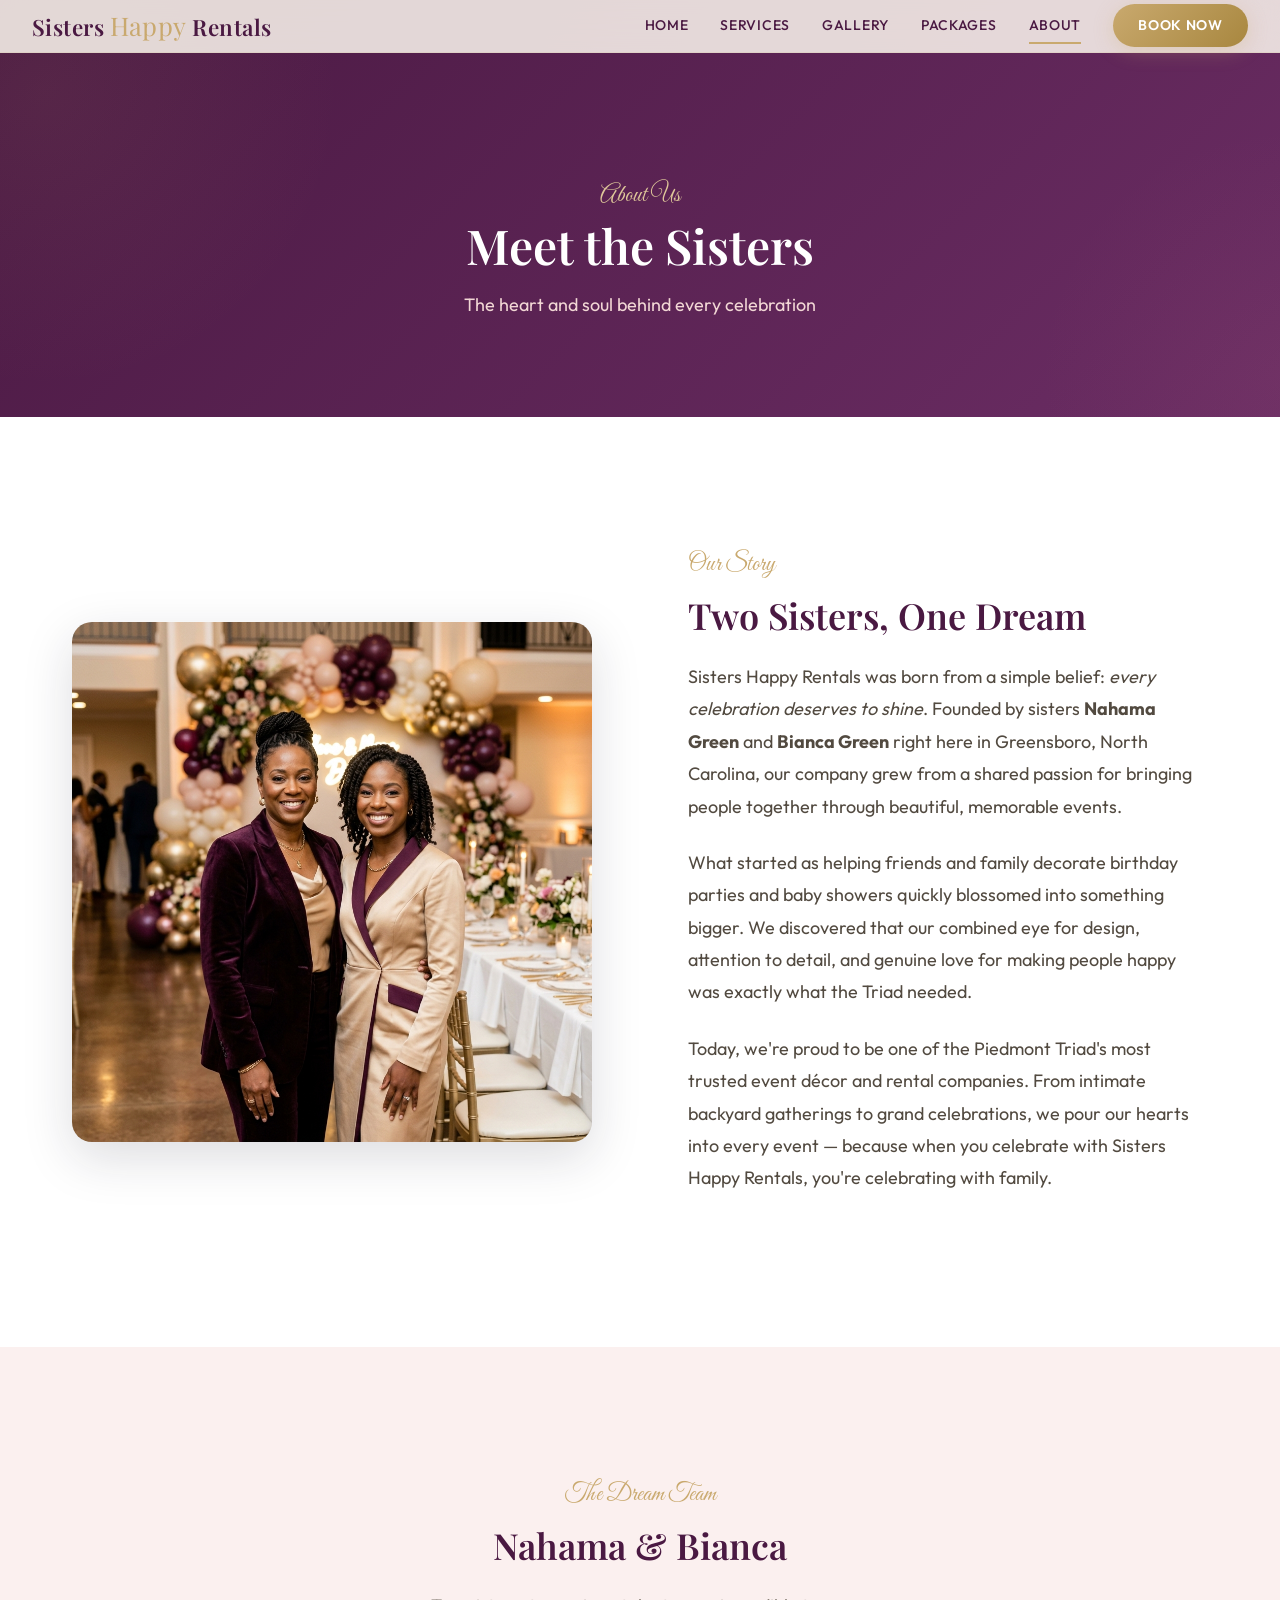
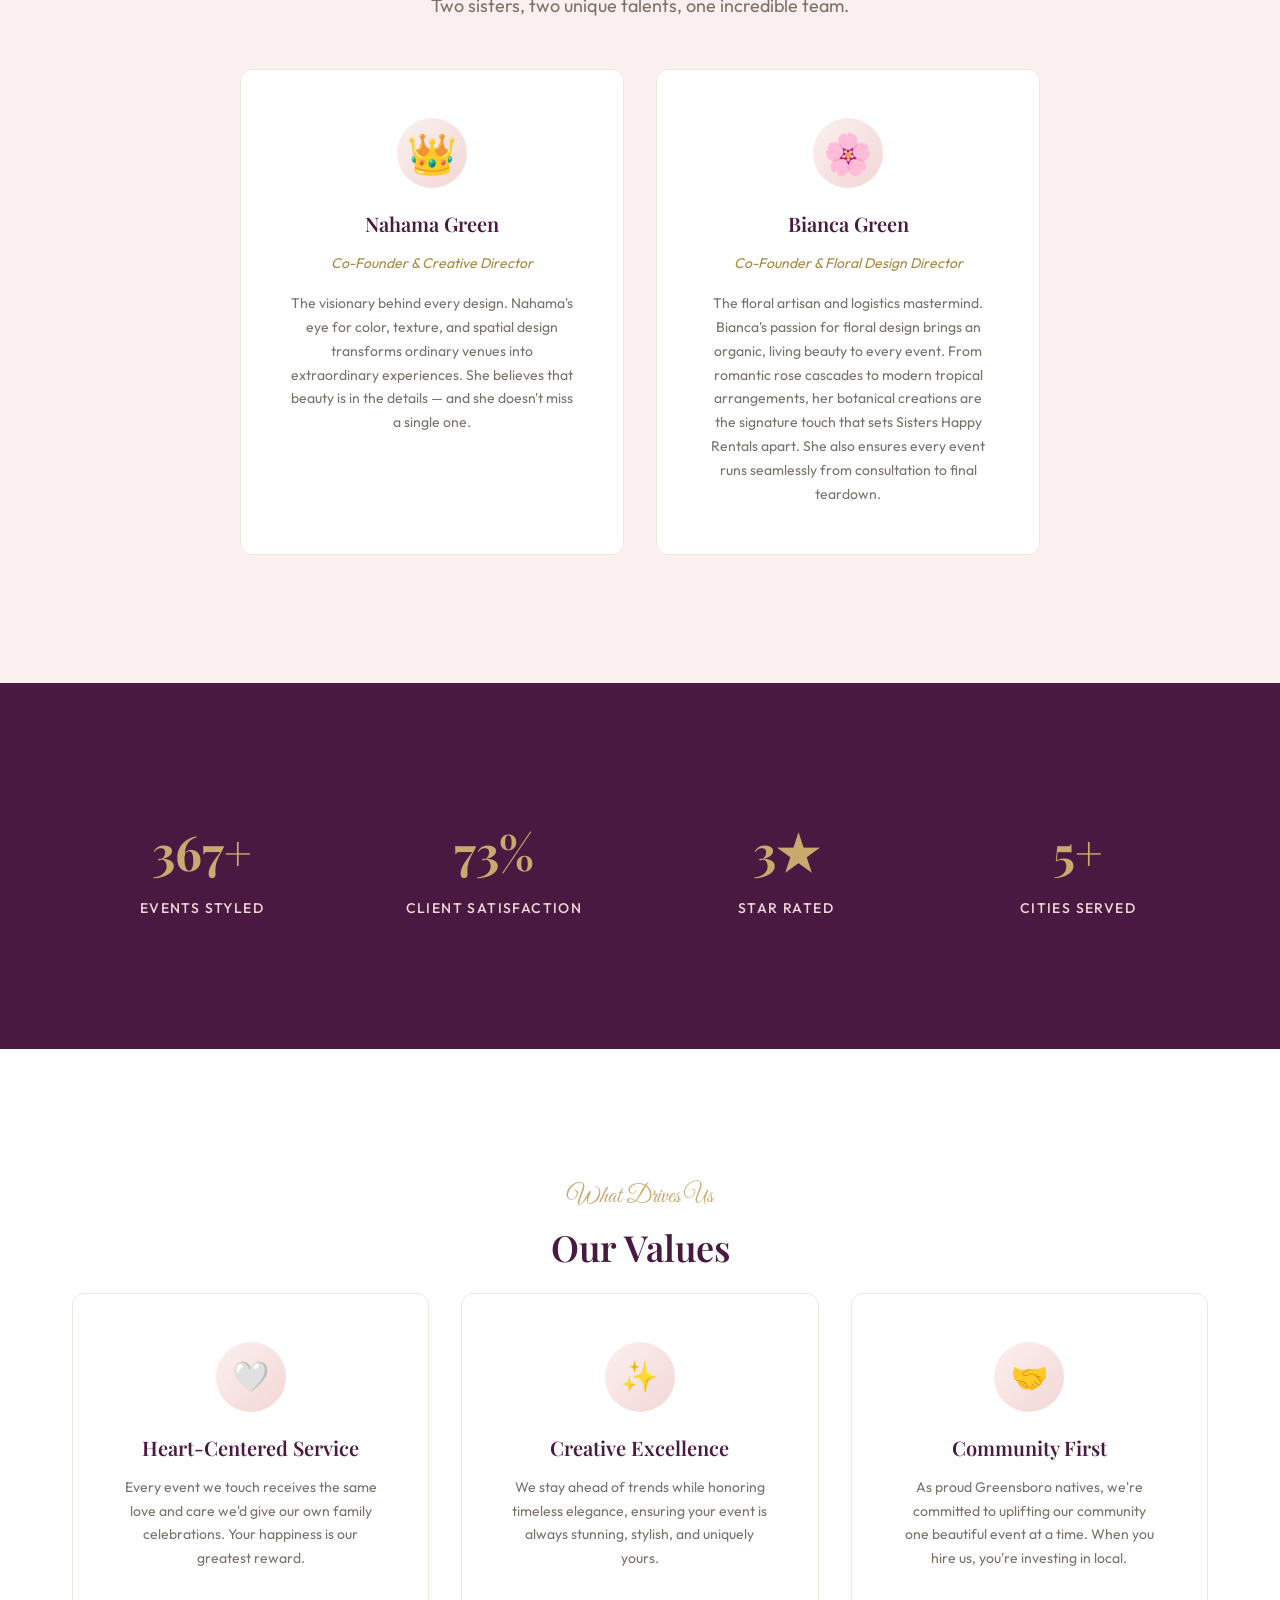
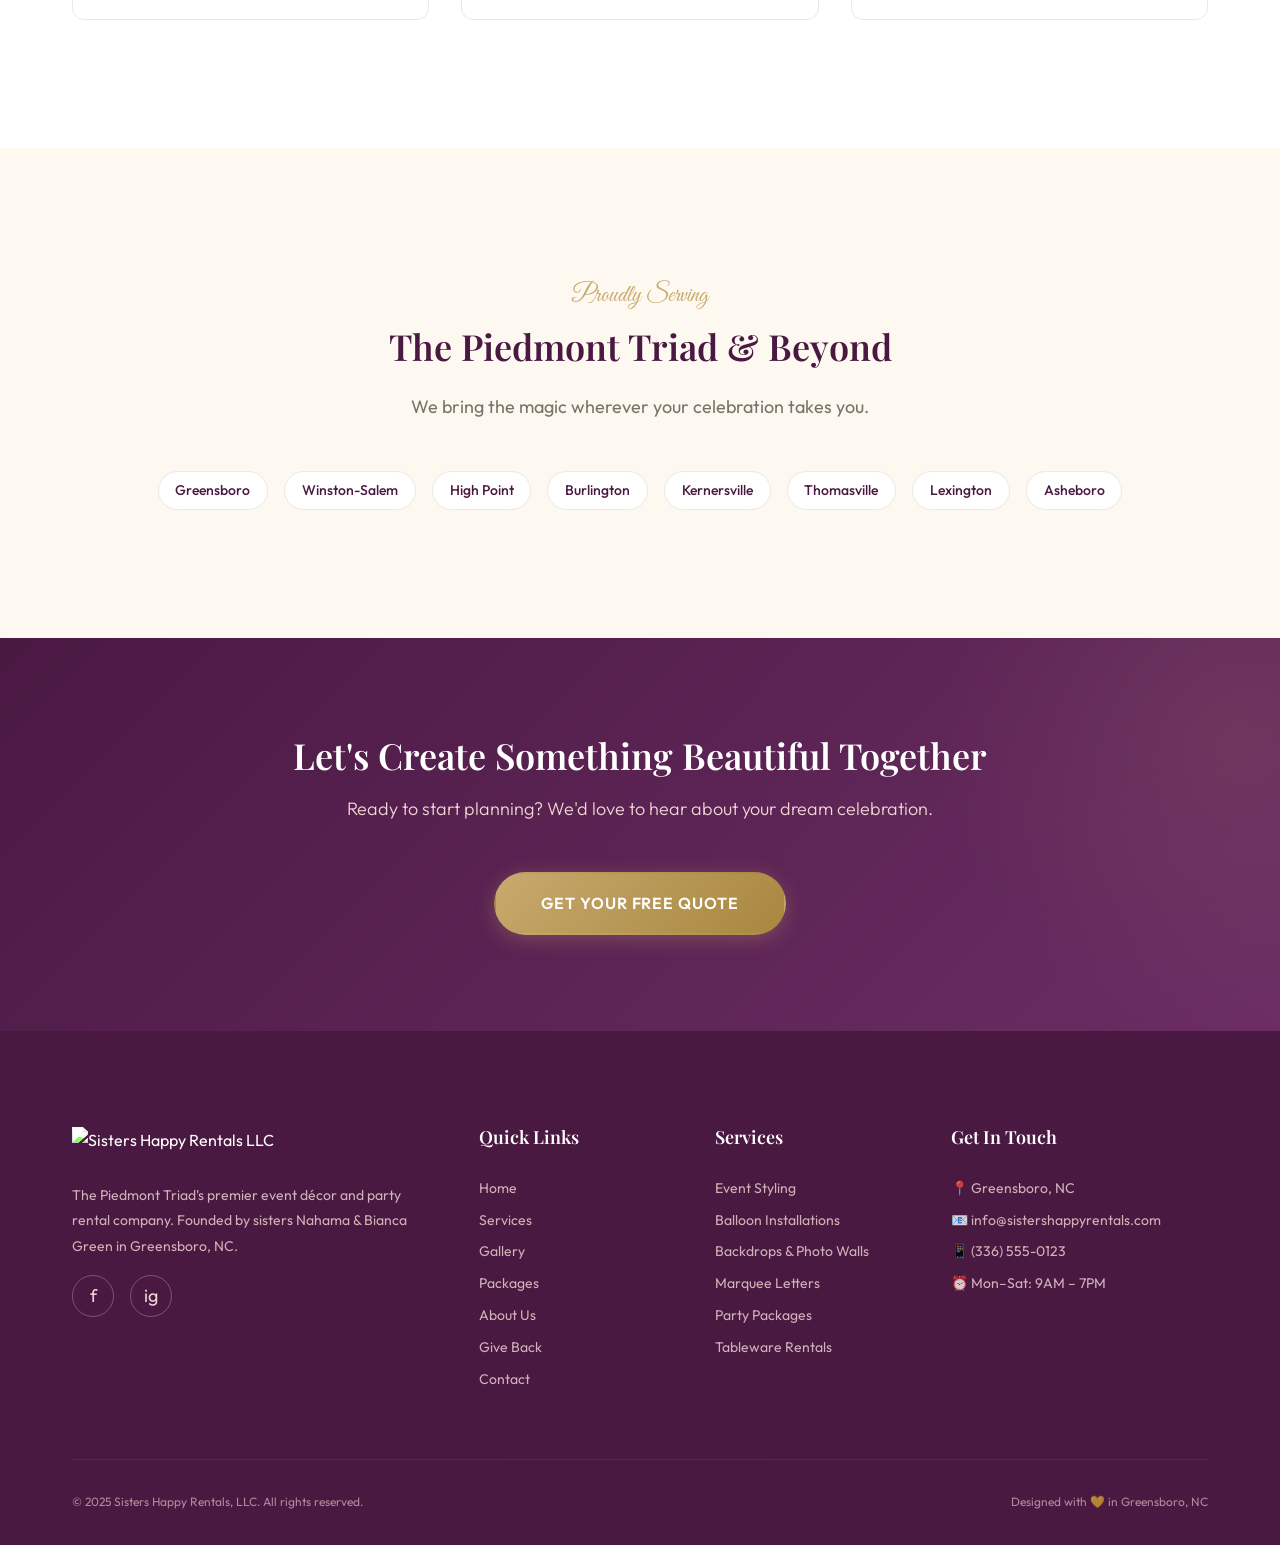
==== commit 920e682c: "Replace AI images with 15 real event photos, move logo to hero section, text wordmark in nav, real p" ====
--- a/about.html
+++ b/about.html
@@ -21,7 +21,7 @@
     <nav class="nav" id="main-nav">
         <div class="nav__inner">
             <a href="index.html" class="nav__logo" aria-label="Sisters Happy Rentals Home">
-                <img src="assets/logo/logo.png" alt="Sisters Happy Rentals LLC">
+                <span class="nav__logo-text">Sisters <em>Happy</em> Rentals</span>
             </a>
             <div class="nav__links">
                 <a href="index.html" class="nav__link">Home</a>
--- a/css/style.css
+++ b/css/style.css
@@ -216,18 +216,23 @@
   top: 0;
   left: 0;
   width: 100%;
-  height: var(--nav-height);
   z-index: 1000;
   transition: all var(--duration-base) var(--ease-out);
   background: rgba(253, 248, 240, 0.85);
   backdrop-filter: blur(20px);
   -webkit-backdrop-filter: blur(20px);
   border-bottom: 1px solid rgba(201, 169, 110, 0.15);
+  padding: var(--space-xs) 0;
 }
 
 .nav.scrolled {
   background: rgba(253, 248, 240, 0.97);
   box-shadow: var(--shadow-md);
+  padding: 0;
+}
+
+.nav.scrolled .nav__logo {
+  height: 70px;
 }
 
 .nav__inner {
@@ -241,7 +246,6 @@
 }
 
 .nav__logo {
-  height: 50px;
   transition: transform var(--duration-fast) var(--ease-out);
 }
 
@@ -249,9 +253,20 @@
   transform: scale(1.03);
 }
 
-.nav__logo img {
-  height: 100%;
-  width: auto;
+.nav__logo-text {
+  font-family: var(--font-heading);
+  font-size: 1.4rem;
+  font-weight: 600;
+  color: var(--plum);
+  letter-spacing: 0.02em;
+}
+
+.nav__logo-text em {
+  font-family: var(--font-script);
+  font-style: normal;
+  color: var(--gold);
+  font-size: 1.6rem;
+  font-weight: 400;
 }
 
 .nav__links {
@@ -513,8 +528,35 @@
   position: relative;
   z-index: 2;
   text-align: center;
-  padding: var(--space-xl);
   max-width: 800px;
+  padding: 0 var(--space-xl);
+}
+
+.hero__logo {
+  max-width: 420px;
+  width: 90%;
+  height: auto;
+  margin: 0 auto var(--space-lg);
+  display: block;
+  filter: drop-shadow(0 4px 20px rgba(0, 0, 0, 0.3));
+  animation: heroLogoIn 1.2s ease-out;
+}
+
+@keyframes heroLogoIn {
+  0% { opacity: 0; transform: scale(0.85) translateY(20px); }
+  100% { opacity: 1; transform: scale(1) translateY(0); }
+}
+
+/* Screen reader only — keeps h1 for SEO */
+.sr-only {
+  position: absolute;
+  width: 1px;
+  height: 1px;
+  padding: 0;
+  margin: -1px;
+  overflow: hidden;
+  clip: rect(0, 0, 0, 0);
+  border: 0;
 }
 
 .hero__accent {
@@ -1640,6 +1682,9 @@
 
   .stats-grid { grid-template-columns: repeat(2, 1fr); }
   
+  .nav__logo { height: 90px; }
+  .nav.scrolled .nav__logo { height: 55px; }
+
   .page-header__title { font-size: var(--text-4xl); }
   
   .services-grid {
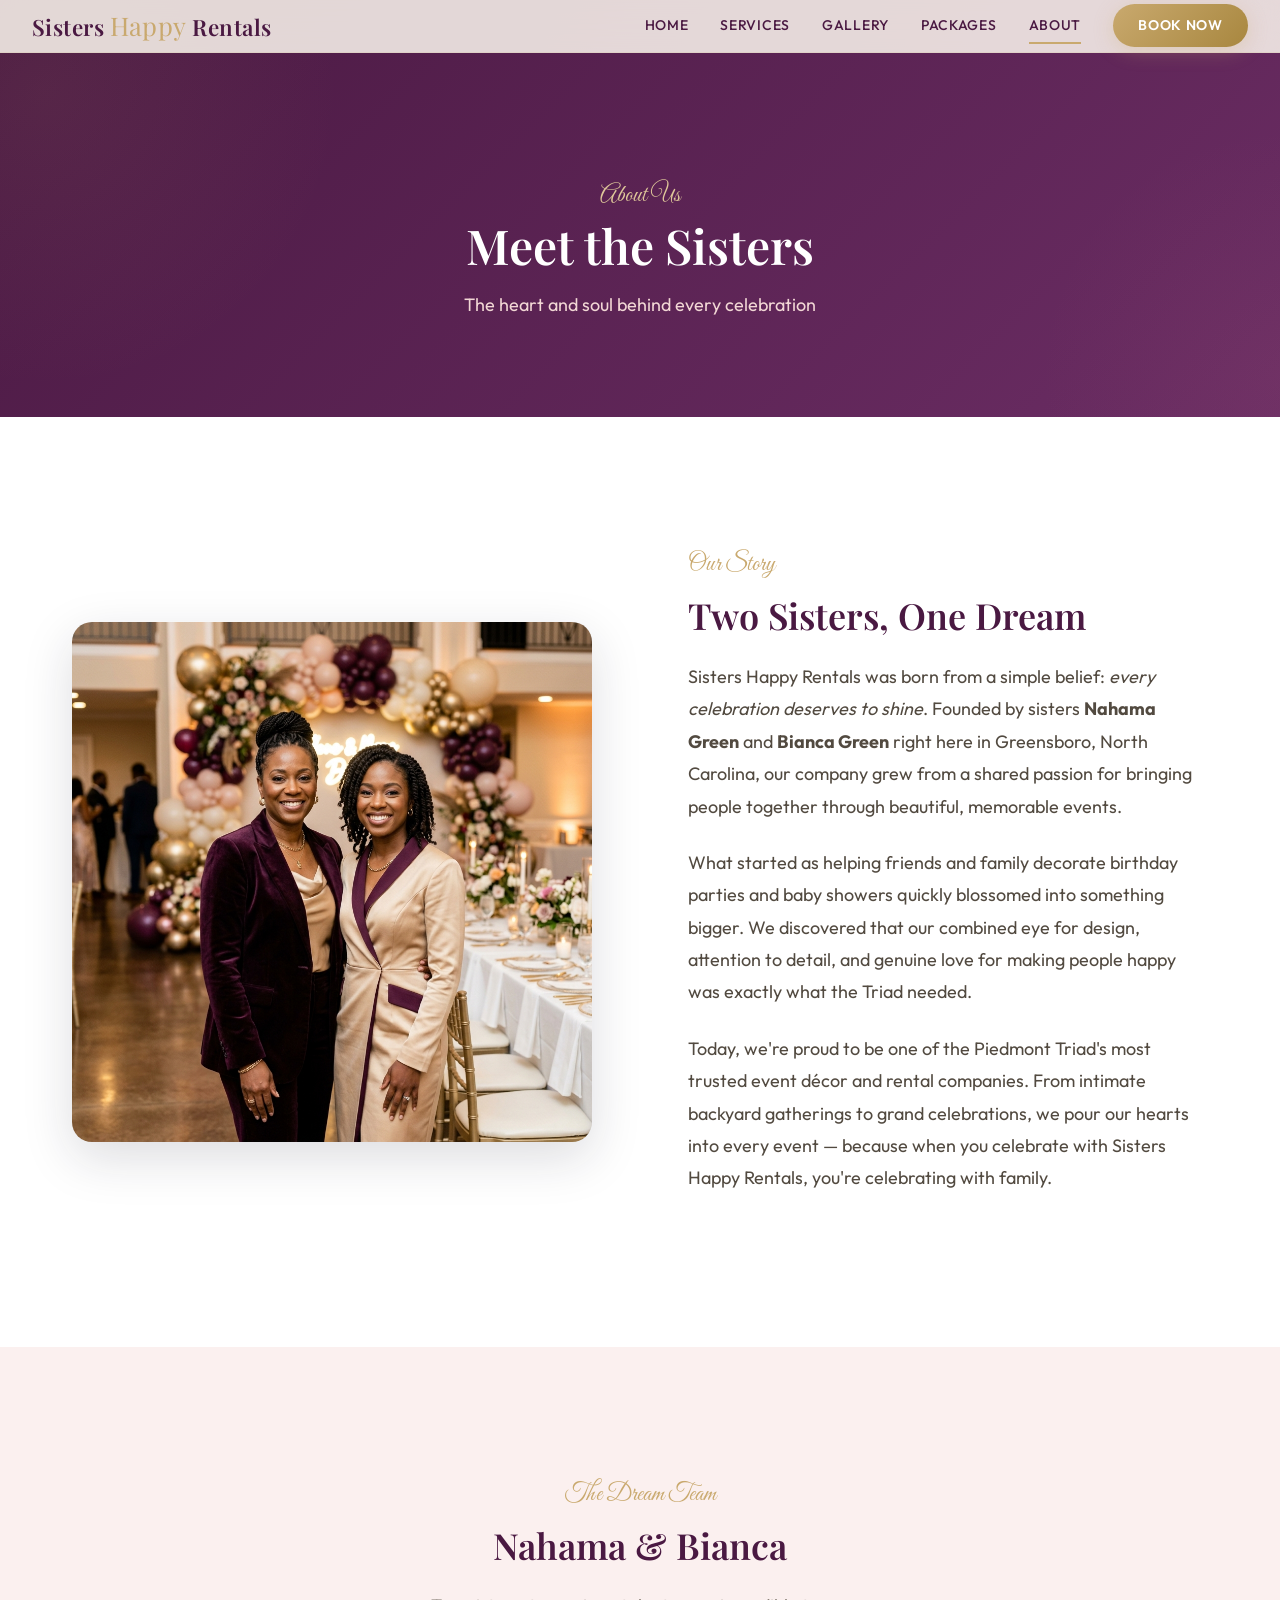
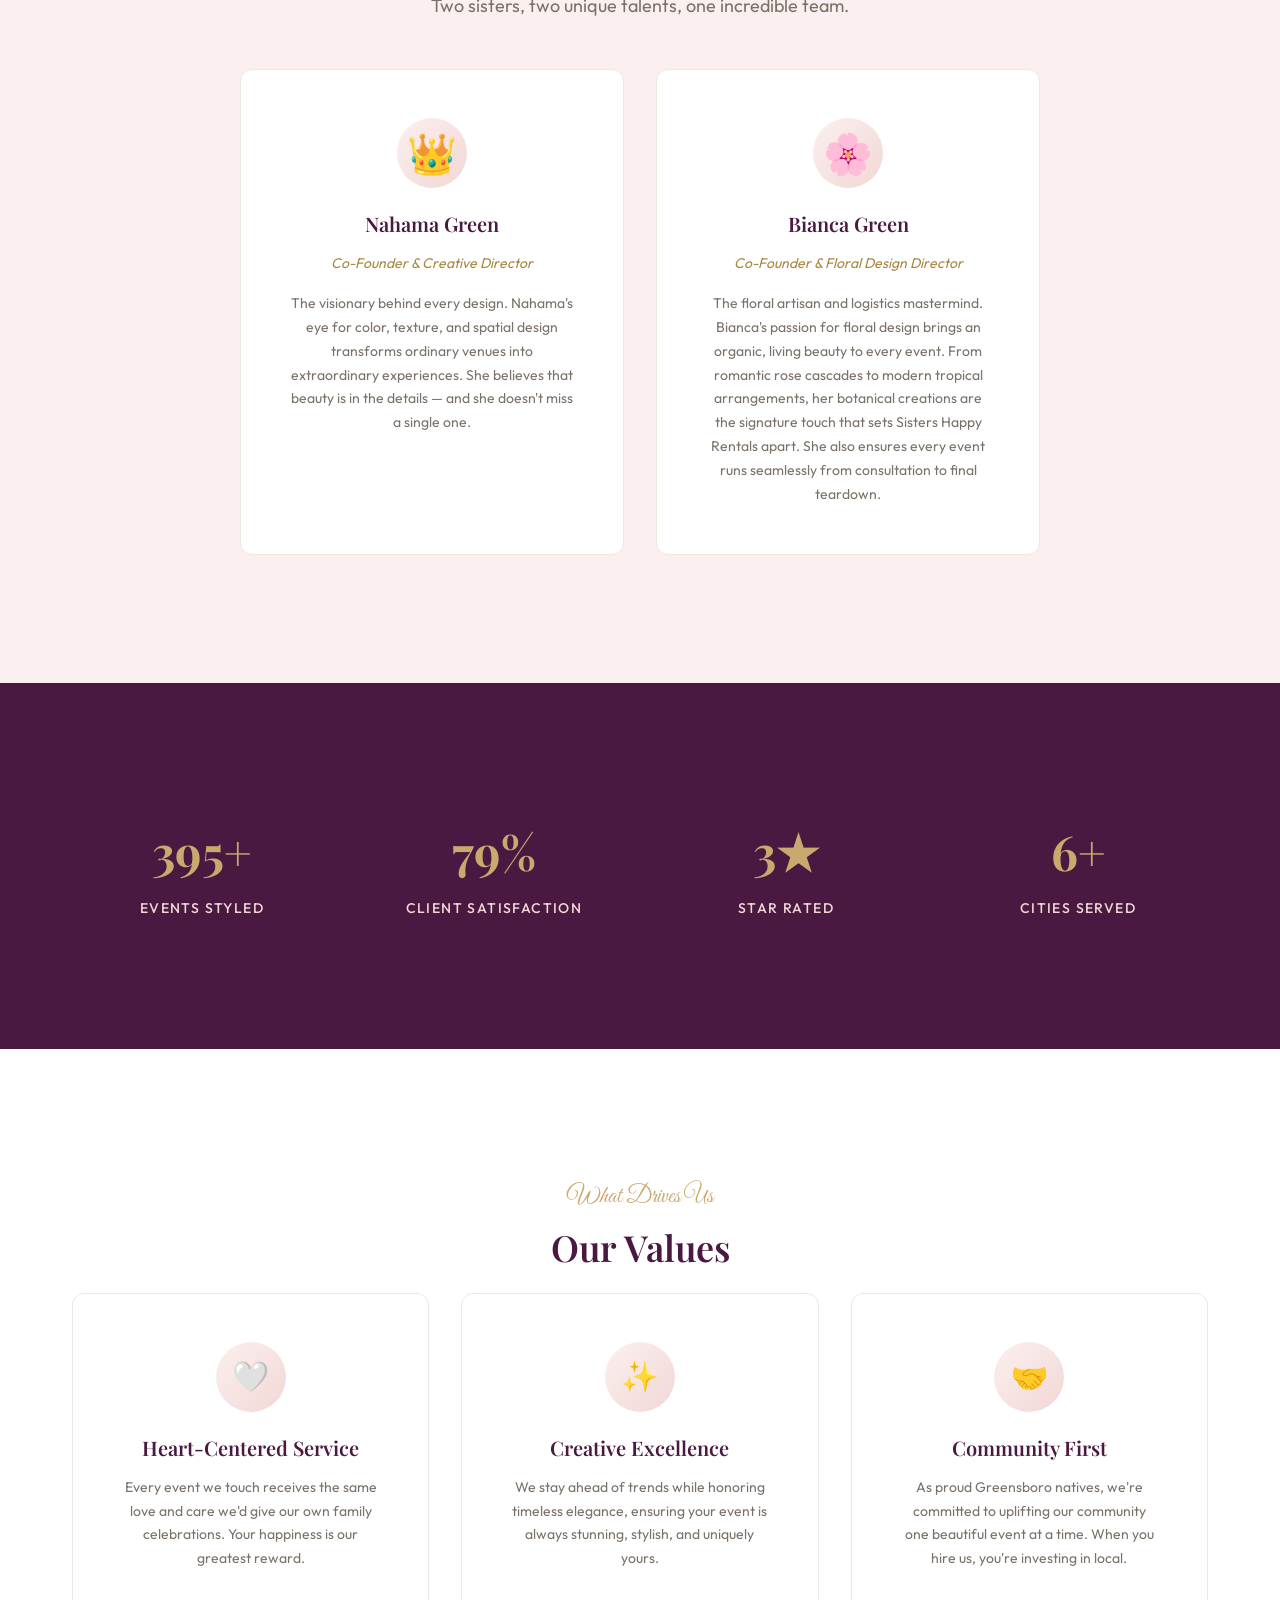
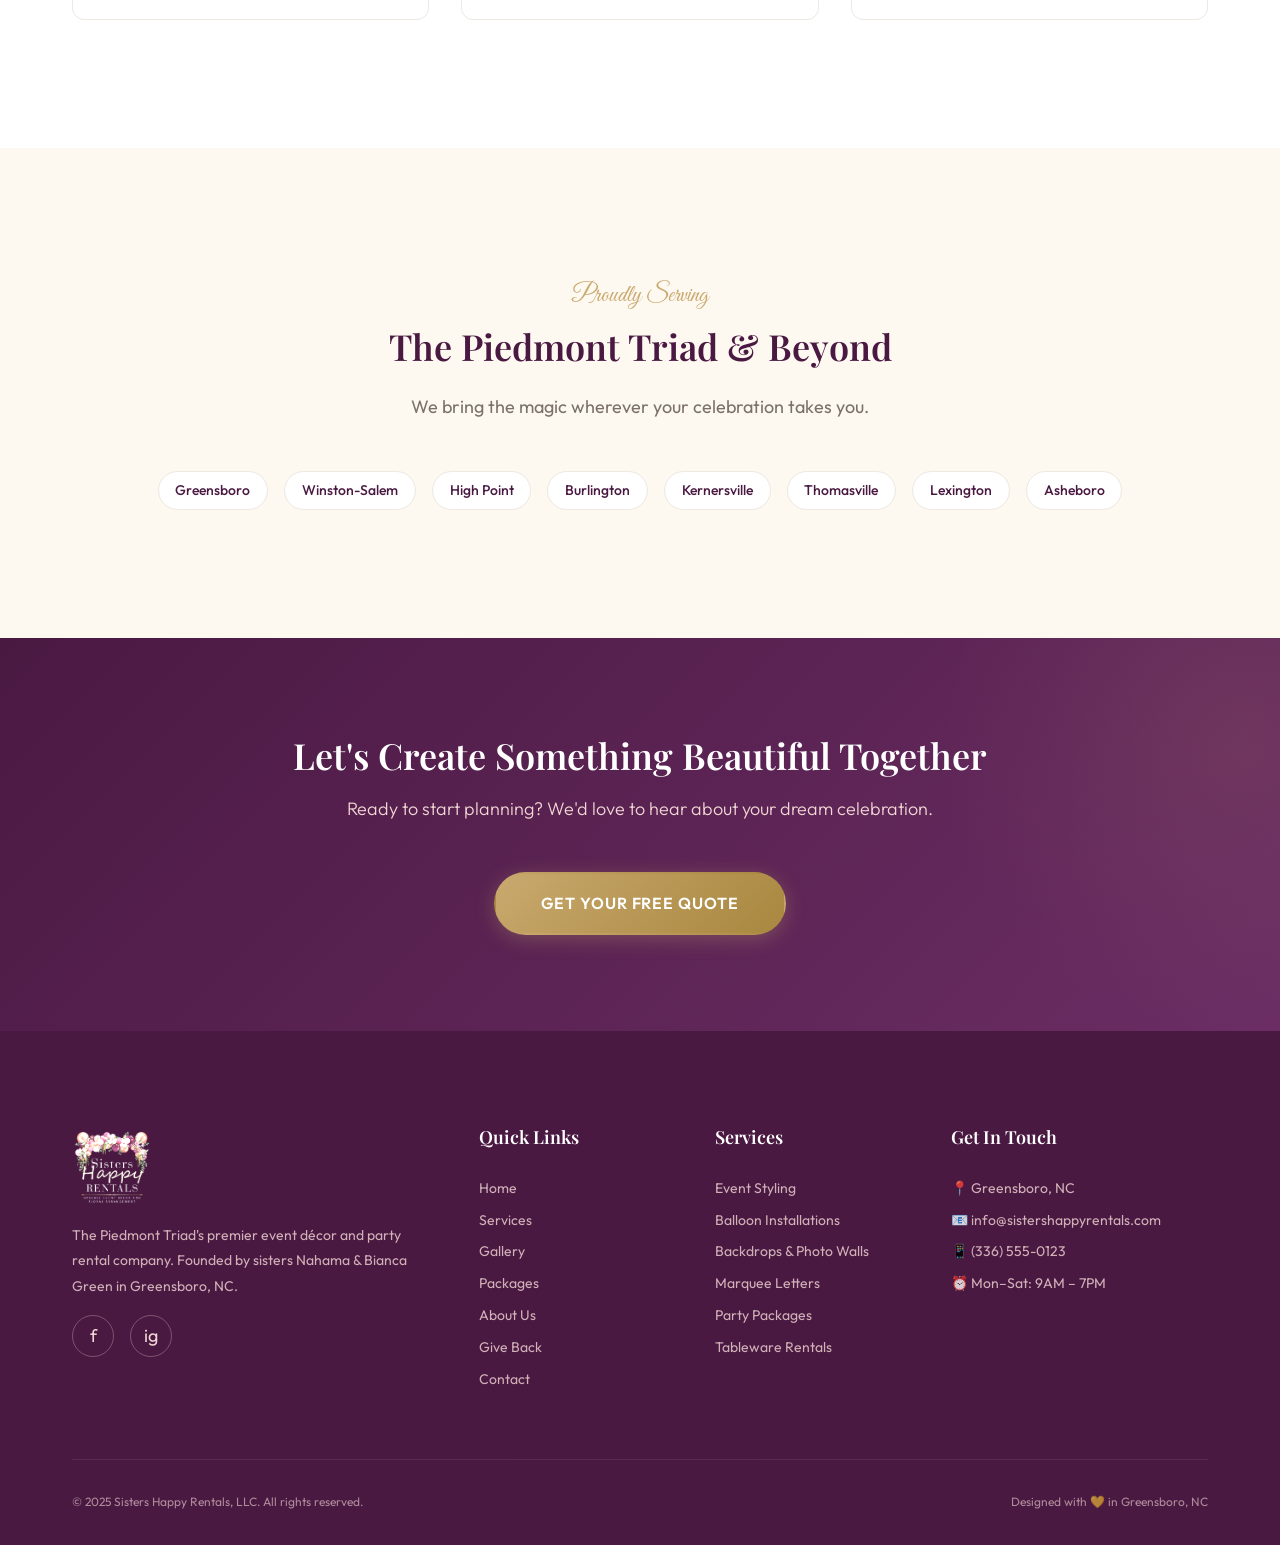
==== commit 55fa25fc: "Update footer logo to transparent version on all pages, increase size" ====
--- a/about.html
+++ b/about.html
@@ -186,7 +186,7 @@
         <div class="container">
             <div class="footer__grid">
                 <div class="footer__brand">
-                    <img src="assets/logo/logo.png" alt="Sisters Happy Rentals LLC" class="footer__logo">
+                    <img src="assets/logo/logo copy transparent.png" alt="Sisters Happy Rentals LLC" class="footer__logo">
                     <p>The Piedmont Triad's premier event décor and party rental company. Founded by sisters Nahama & Bianca Green in Greensboro, NC.</p>
                     <div class="footer__social">
                         <a href="https://facebook.com" target="_blank" rel="noopener" class="footer__social-link" aria-label="Facebook">f</a>
--- a/css/style.css
+++ b/css/style.css
@@ -231,9 +231,6 @@
   padding: 0;
 }
 
-.nav.scrolled .nav__logo {
-  height: 70px;
-}
 
 .nav__inner {
   max-width: var(--container-wide);
@@ -532,18 +529,19 @@
   padding: 0 var(--space-xl);
 }
 
+/* ---------- Hero Logo ---------- */
 .hero__logo {
   max-width: 420px;
-  width: 90%;
+  width: 80%;
   height: auto;
-  margin: 0 auto var(--space-lg);
+  margin: 0 auto var(--space-md);
   display: block;
-  filter: drop-shadow(0 4px 20px rgba(0, 0, 0, 0.3));
-  animation: heroLogoIn 1.2s ease-out;
+  filter: drop-shadow(0 2px 12px rgba(0, 0, 0, 0.25));
+  animation: heroLogoIn 1s ease-out;
 }
 
 @keyframes heroLogoIn {
-  0% { opacity: 0; transform: scale(0.85) translateY(20px); }
+  0% { opacity: 0; transform: scale(0.9) translateY(15px); }
   100% { opacity: 1; transform: scale(1) translateY(0); }
 }
 
@@ -788,7 +786,7 @@
   display: grid;
   grid-template-columns: repeat(auto-fit, minmax(260px, 1fr));
   gap: var(--space-xl);
-  align-items: start;
+  align-items: stretch;
 }
 
 .pricing-card {
@@ -799,6 +797,16 @@
   border: 1px solid var(--gray-200);
   transition: all var(--duration-base) var(--ease-out);
   position: relative;
+  display: flex;
+  flex-direction: column;
+}
+
+.pricing-card__features {
+  flex: 1;
+}
+
+.pricing-card .btn {
+  margin-top: auto;
 }
 
 .pricing-card:hover {
@@ -1231,7 +1239,8 @@
 }
 
 .footer__logo {
-  height: 40px;
+  height: 80px;
+  width: auto;
   filter: brightness(1.5);
 }
 
@@ -1682,8 +1691,7 @@
 
   .stats-grid { grid-template-columns: repeat(2, 1fr); }
   
-  .nav__logo { height: 90px; }
-  .nav.scrolled .nav__logo { height: 55px; }
+
 
   .page-header__title { font-size: var(--text-4xl); }
   
@@ -1694,6 +1702,18 @@
 
 @media (max-width: 480px) {
   .hero__title { font-size: var(--text-3xl); }
+
+  .hero-logo-badge {
+    padding: 1.8rem 2rem 1.5rem;
+  }
+  
+  .hero-logo-badge__name {
+    font-size: 1.7rem;
+  }
+  
+  .hero-logo-badge__accent {
+    font-size: 2.5rem;
+  }
   
   .hero__buttons {
     flex-direction: column;
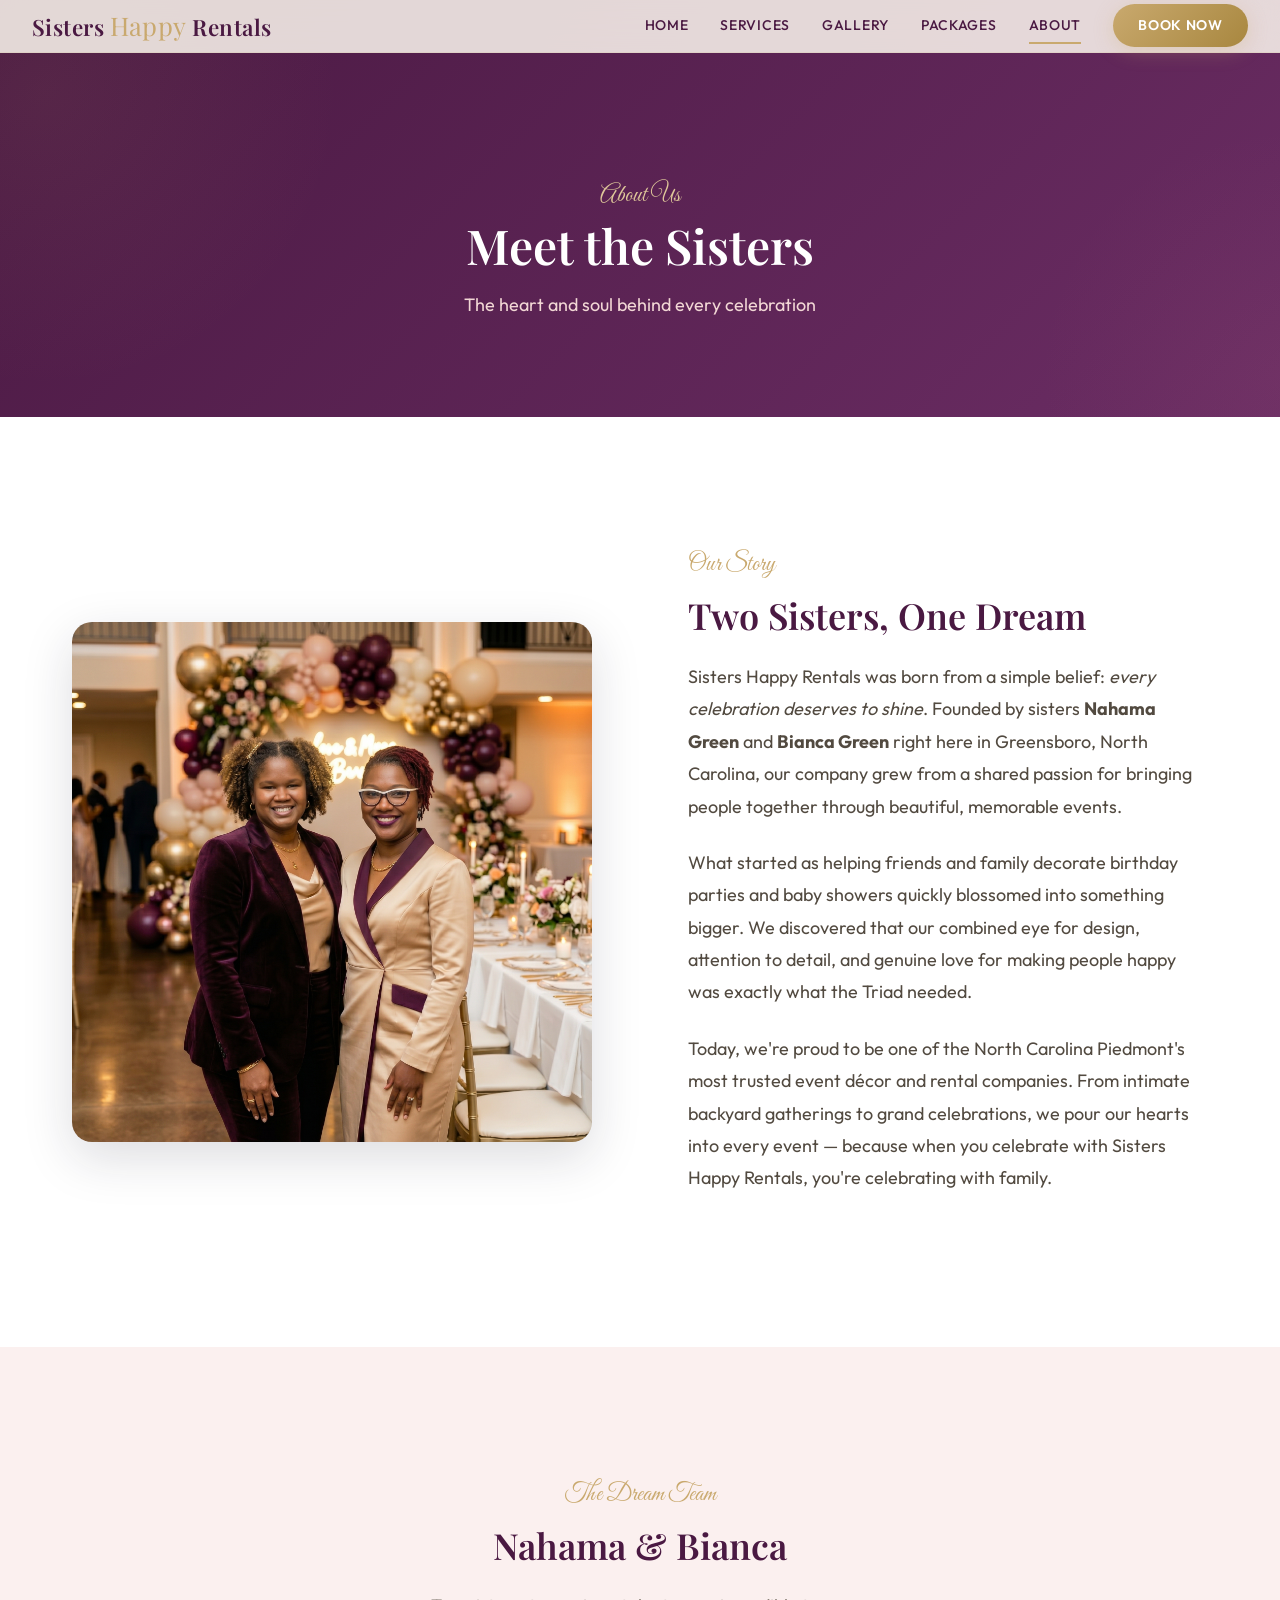
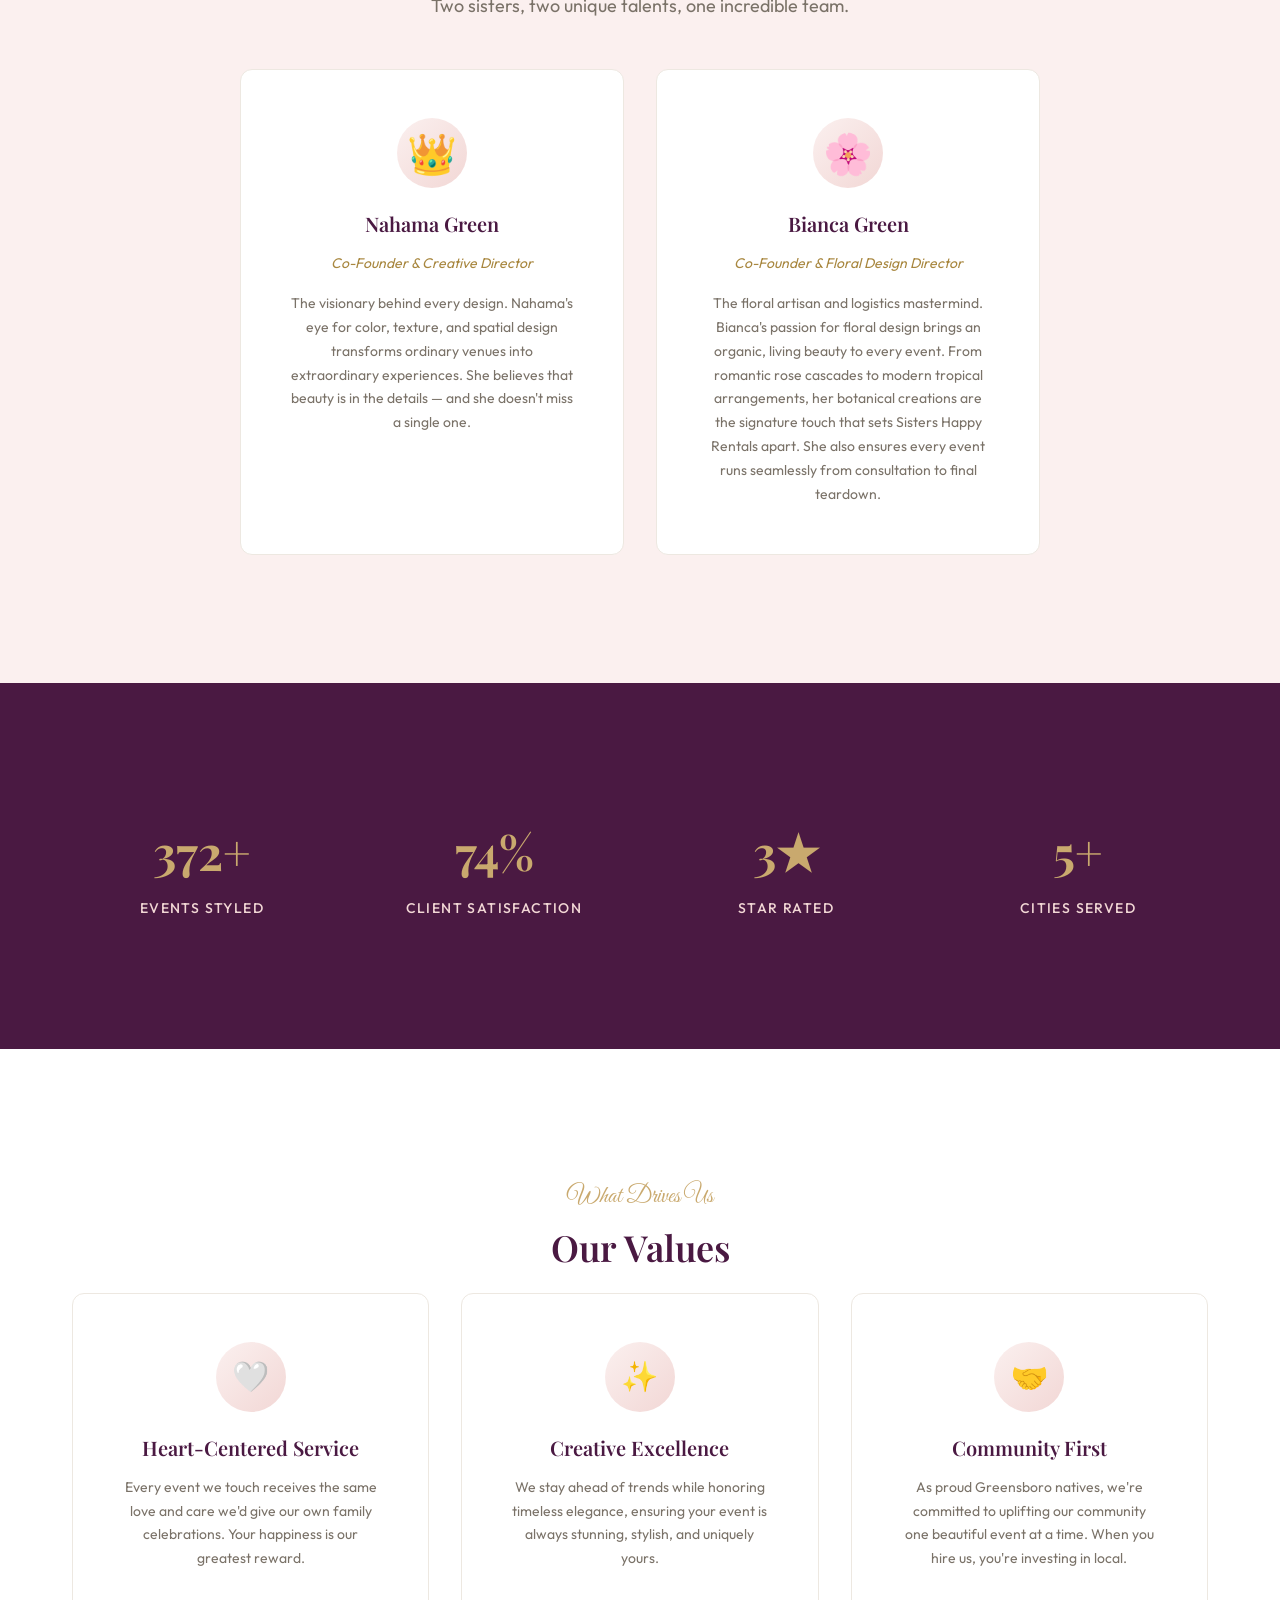
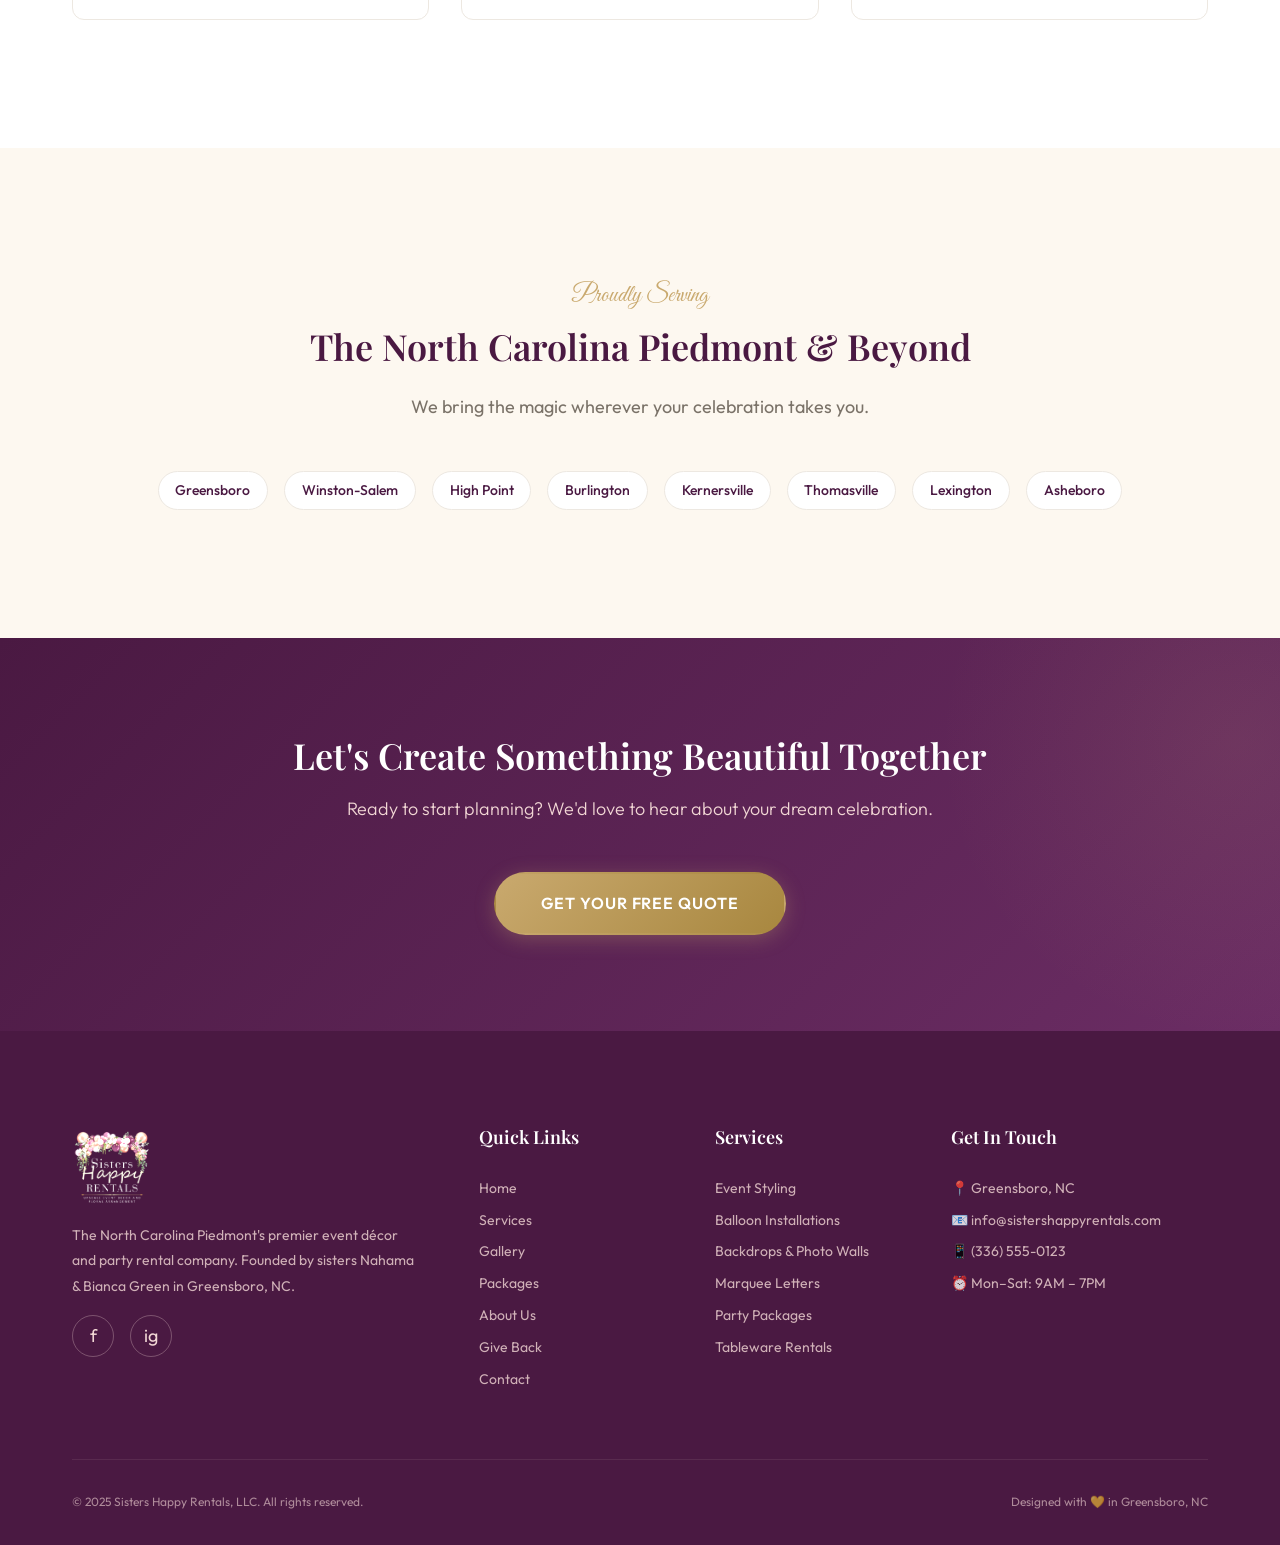
==== commit 66d42812: "Replace 'Piedmont Triad' with 'North Carolina Piedmont' sitewide" ====
--- a/about.html
+++ b/about.html
@@ -4,7 +4,7 @@
     <meta charset="UTF-8">
     <meta name="viewport" content="width=device-width, initial-scale=1.0">
     <title>About Us — Nahama & Bianca Green | Sisters Happy Rentals, LLC</title>
-    <meta name="description" content="Meet the sisters behind Sisters Happy Rentals — Nahama Green and Bianca Green. Two Greensboro, NC natives bringing joy and beauty to every celebration across the Piedmont Triad.">
+    <meta name="description" content="Meet the sisters behind Sisters Happy Rentals — Nahama Green and Bianca Green. Two Greensboro, NC natives bringing joy and beauty to every celebration across the North Carolina Piedmont.">
     <meta property="og:title" content="Meet the Sisters | Sisters Happy Rentals, LLC">
     <meta property="og:description" content="Founded by sisters Nahama & Bianca Green in Greensboro, NC. Our passion for beautiful celebrations drives everything we do.">
     <meta property="og:image" content="assets/images/about-sisters.png">
@@ -69,7 +69,7 @@
                     <h2 class="section-title">Two Sisters, One Dream</h2>
                     <p>Sisters Happy Rentals was born from a simple belief: <em>every celebration deserves to shine</em>. Founded by sisters <strong>Nahama Green</strong> and <strong>Bianca Green</strong> right here in Greensboro, North Carolina, our company grew from a shared passion for bringing people together through beautiful, memorable events.</p>
                     <p>What started as helping friends and family decorate birthday parties and baby showers quickly blossomed into something bigger. We discovered that our combined eye for design, attention to detail, and genuine love for making people happy was exactly what the Triad needed.</p>
-                    <p>Today, we're proud to be one of the Piedmont Triad's most trusted event décor and rental companies. From intimate backyard gatherings to grand celebrations, we pour our hearts into every event — because when you celebrate with Sisters Happy Rentals, you're celebrating with family.</p>
+                    <p>Today, we're proud to be one of the North Carolina Piedmont's most trusted event décor and rental companies. From intimate backyard gatherings to grand celebrations, we pour our hearts into every event — because when you celebrate with Sisters Happy Rentals, you're celebrating with family.</p>
                 </div>
             </div>
         </div>
@@ -155,7 +155,7 @@
     <section class="section section--ivory" id="about-service-area">
         <div class="container text-center">
             <span class="section-label reveal">Proudly Serving</span>
-            <h2 class="section-title reveal">The Piedmont Triad & Beyond</h2>
+            <h2 class="section-title reveal">The North Carolina Piedmont & Beyond</h2>
             <p class="section-subtitle reveal">We bring the magic wherever your celebration takes you.</p>
             <div class="service-area__cities stagger-children">
                 <span class="service-area__city">Greensboro</span>
@@ -187,7 +187,7 @@
             <div class="footer__grid">
                 <div class="footer__brand">
                     <img src="assets/logo/logo copy transparent.png" alt="Sisters Happy Rentals LLC" class="footer__logo">
-                    <p>The Piedmont Triad's premier event décor and party rental company. Founded by sisters Nahama & Bianca Green in Greensboro, NC.</p>
+                    <p>The North Carolina Piedmont's premier event décor and party rental company. Founded by sisters Nahama & Bianca Green in Greensboro, NC.</p>
                     <div class="footer__social">
                         <a href="https://facebook.com" target="_blank" rel="noopener" class="footer__social-link" aria-label="Facebook">f</a>
                         <a href="https://instagram.com" target="_blank" rel="noopener" class="footer__social-link" aria-label="Instagram">ig</a>
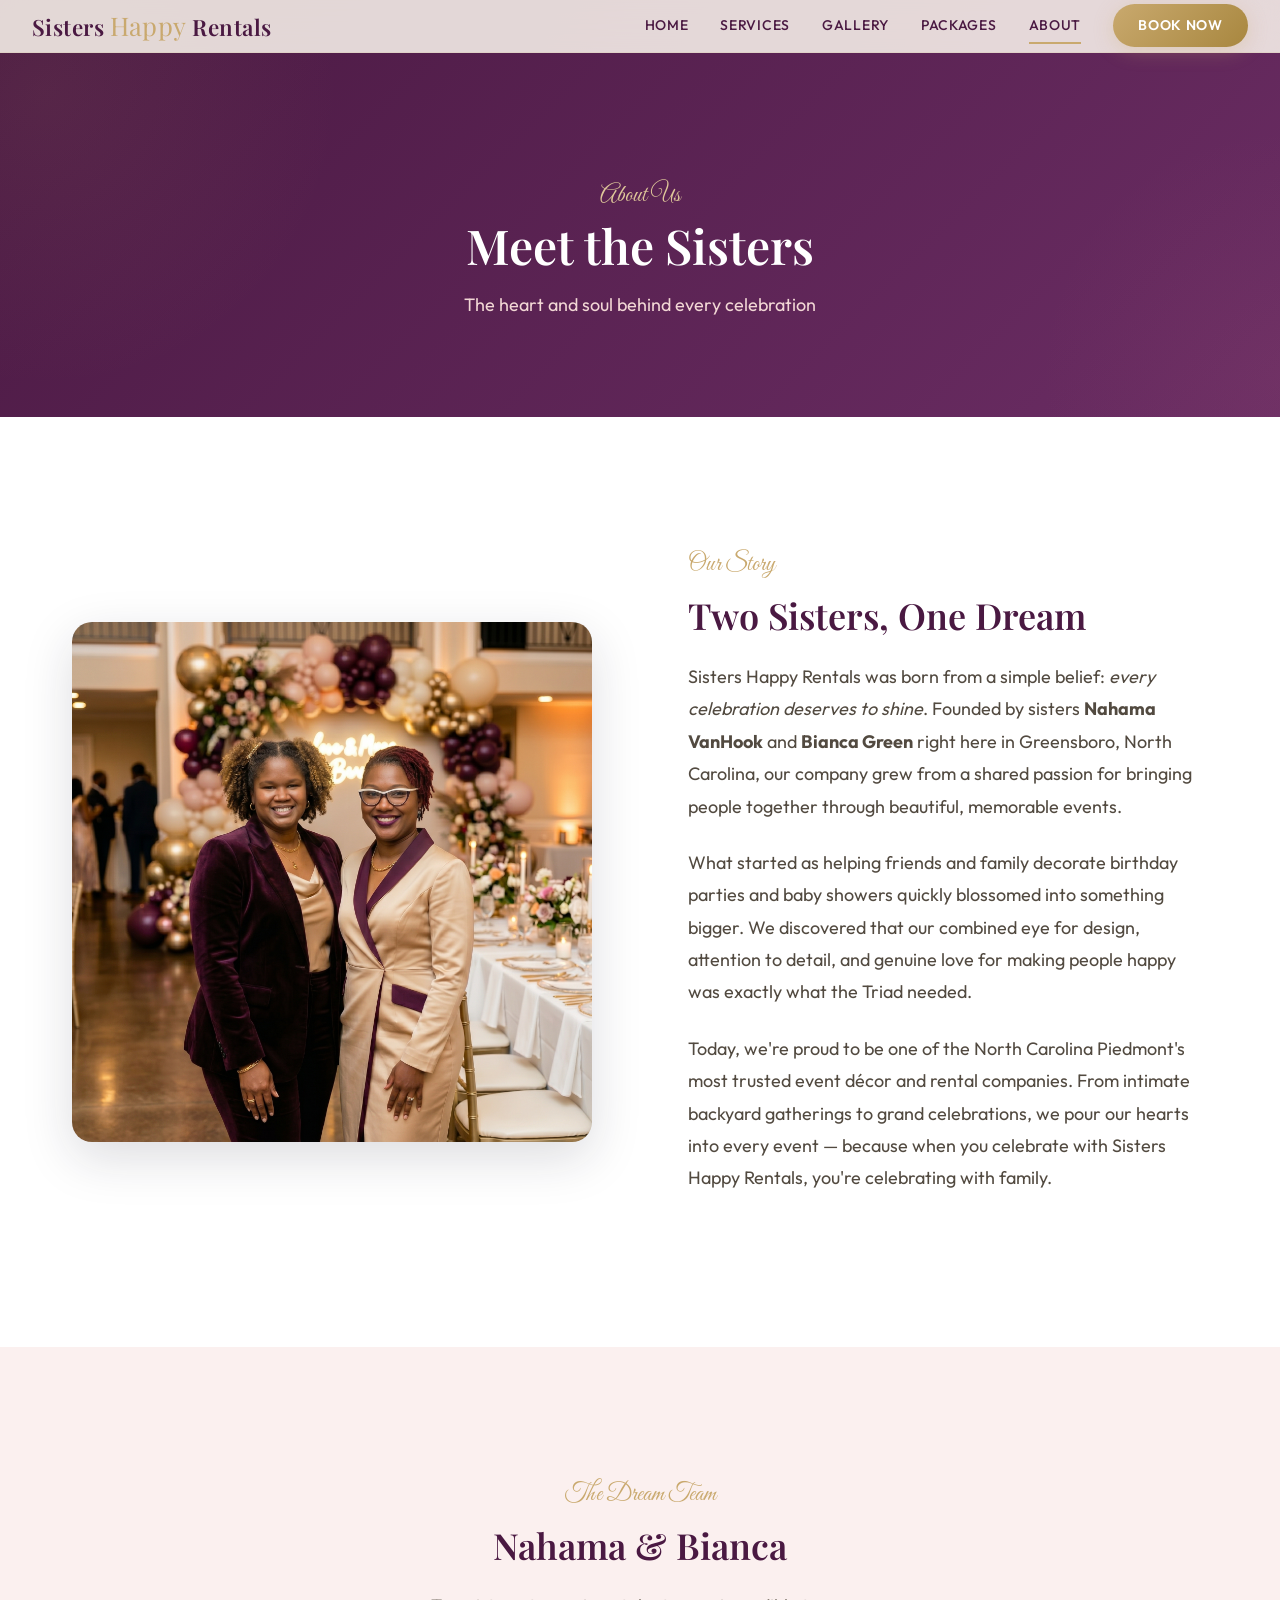
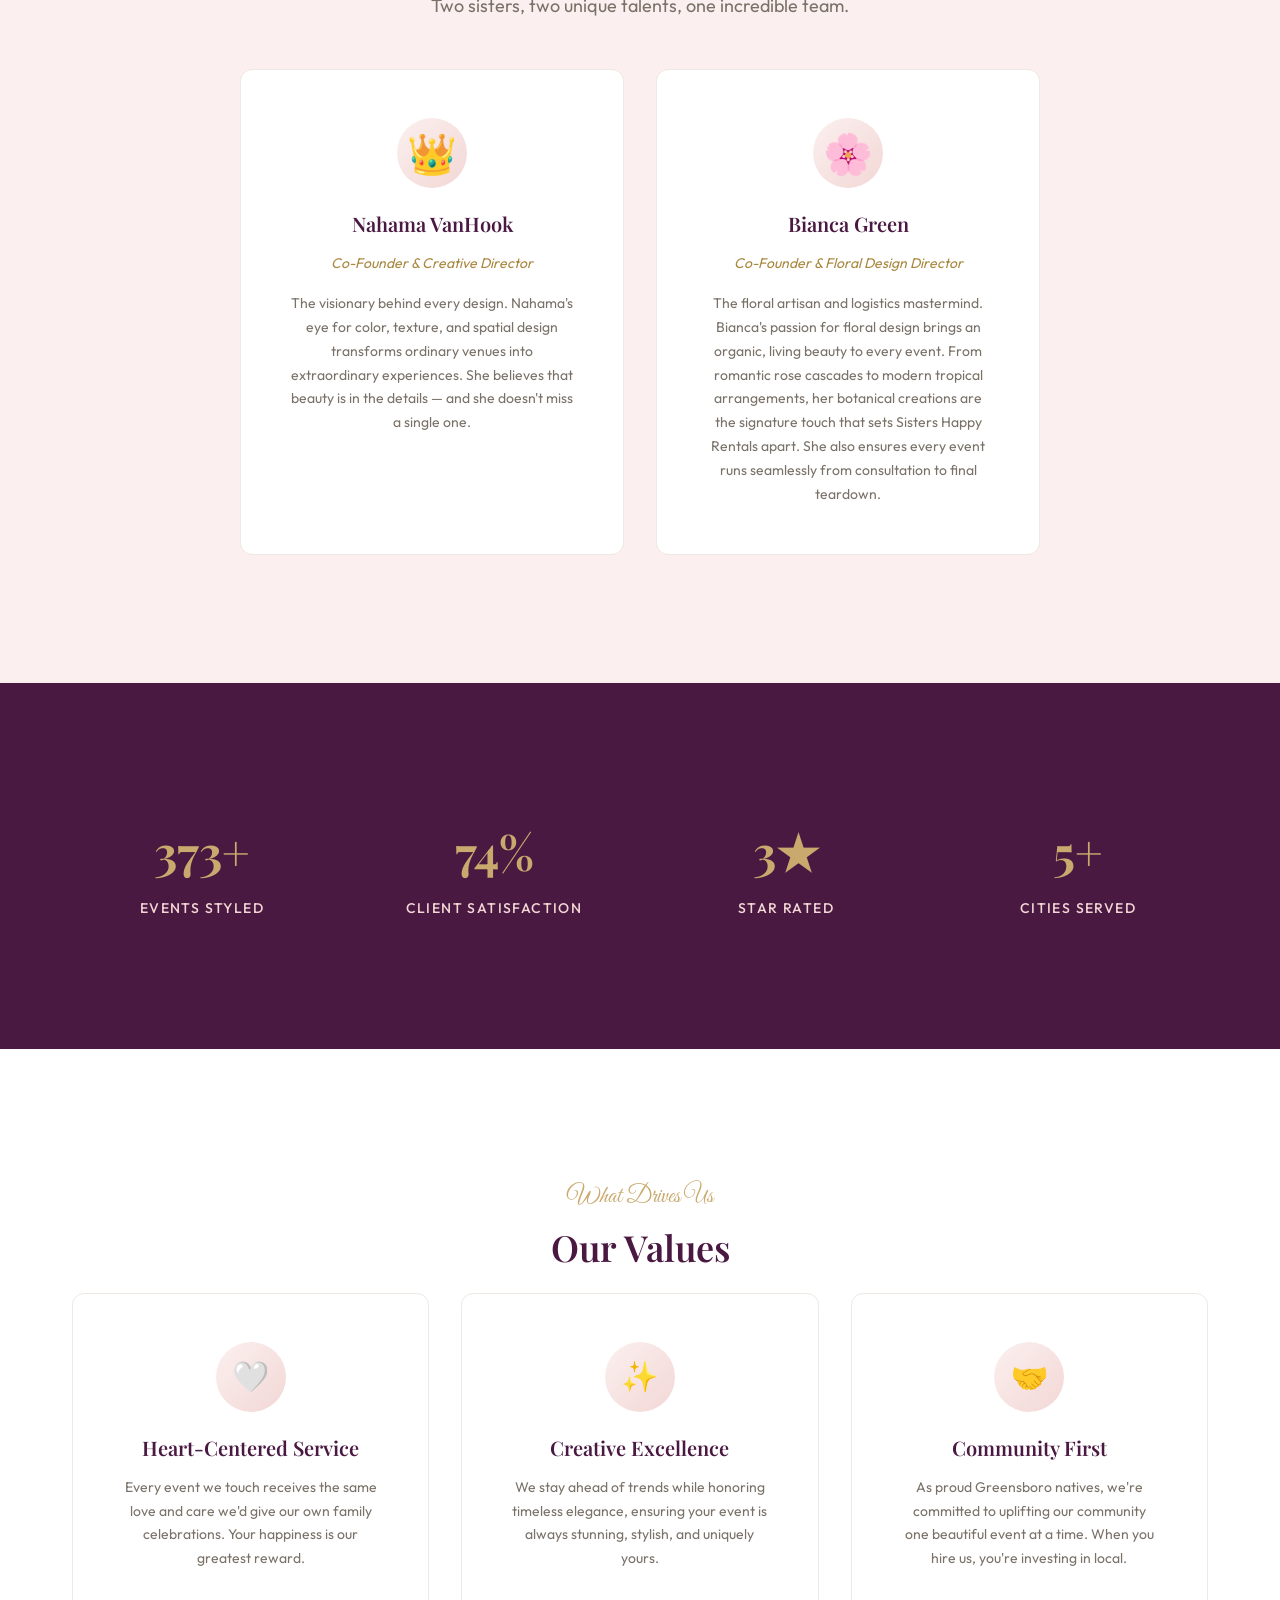
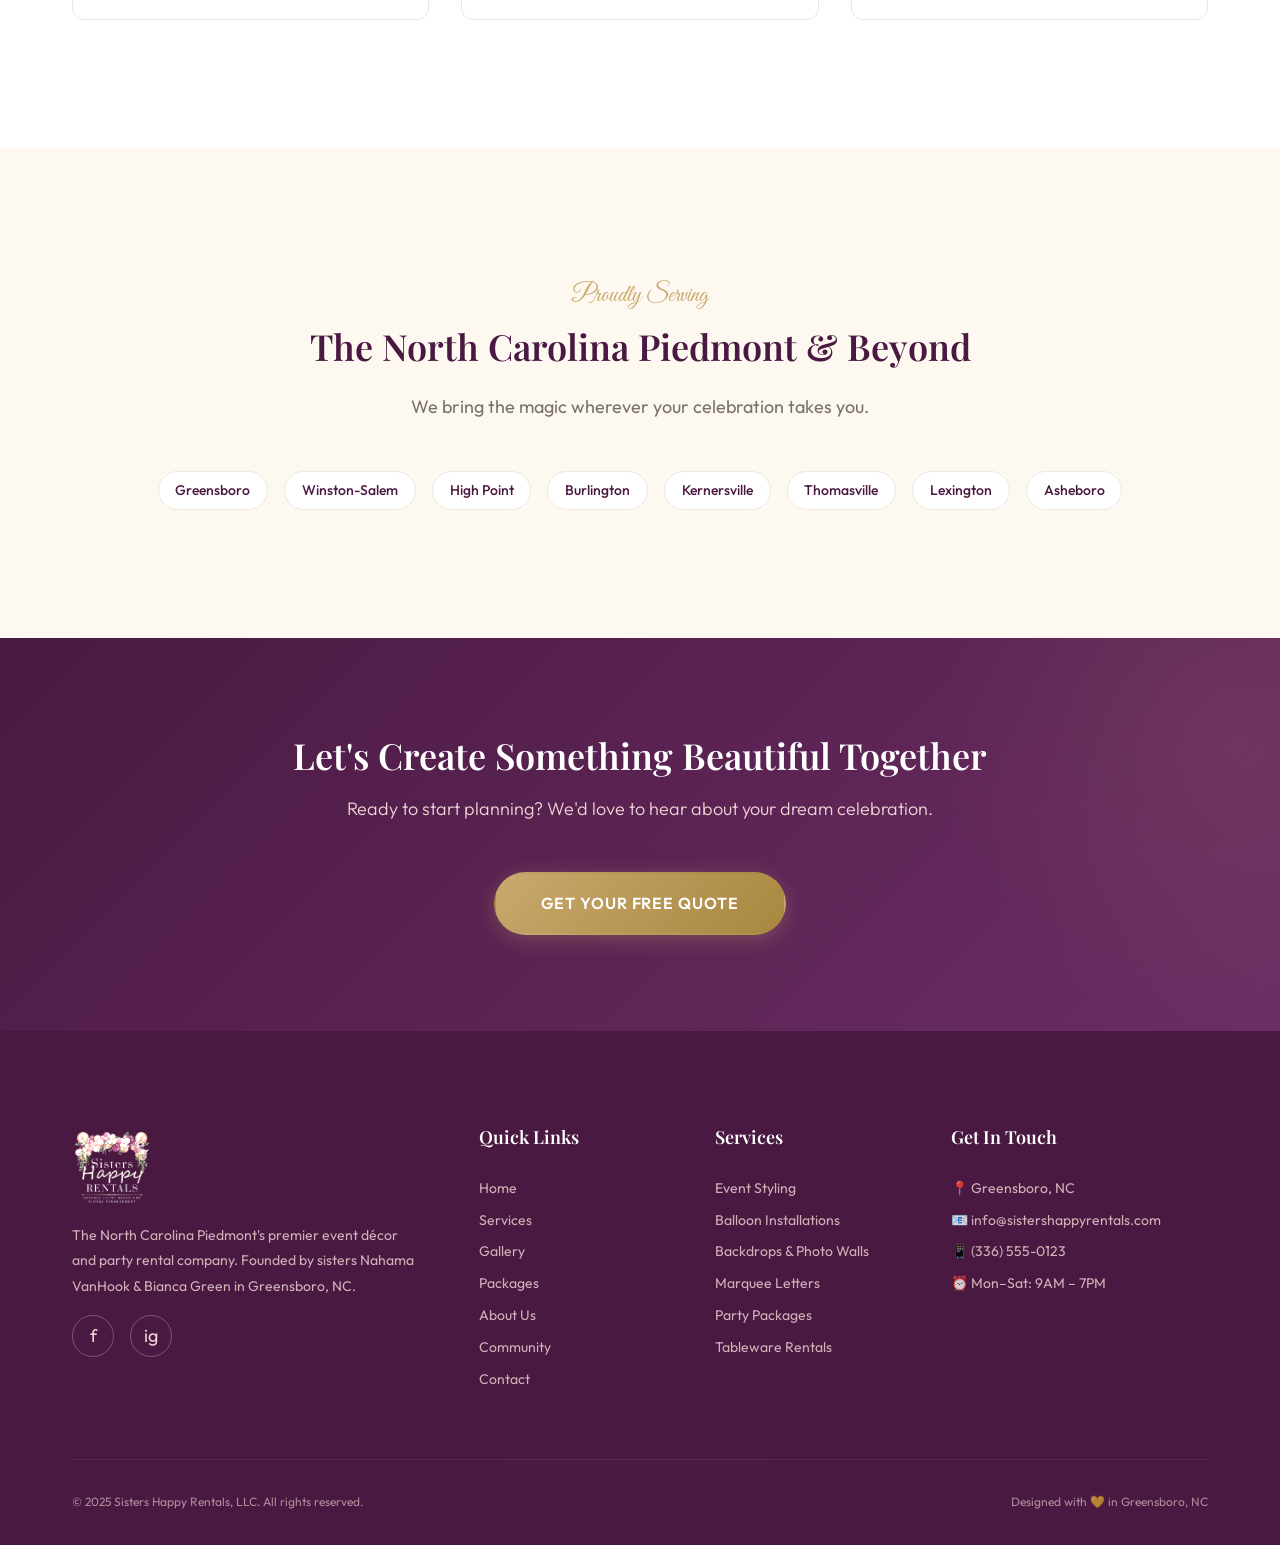
==== commit d25b2f04: "Nahama VanHook name fix, Community nav link added sitewide, Give Back renamed to Community" ====
--- a/about.html
+++ b/about.html
@@ -3,10 +3,10 @@
 <head>
     <meta charset="UTF-8">
     <meta name="viewport" content="width=device-width, initial-scale=1.0">
-    <title>About Us — Nahama & Bianca Green | Sisters Happy Rentals, LLC</title>
-    <meta name="description" content="Meet the sisters behind Sisters Happy Rentals — Nahama Green and Bianca Green. Two Greensboro, NC natives bringing joy and beauty to every celebration across the North Carolina Piedmont.">
+    <title>About Us — Nahama VanHook & Bianca Green | Sisters Happy Rentals, LLC</title>
+    <meta name="description" content="Meet the sisters behind Sisters Happy Rentals — Nahama VanHook and Bianca Green. Two Greensboro, NC natives bringing joy and beauty to every celebration across the North Carolina Piedmont.">
     <meta property="og:title" content="Meet the Sisters | Sisters Happy Rentals, LLC">
-    <meta property="og:description" content="Founded by sisters Nahama & Bianca Green in Greensboro, NC. Our passion for beautiful celebrations drives everything we do.">
+    <meta property="og:description" content="Founded by sisters Nahama VanHook & Bianca Green in Greensboro, NC. Our passion for beautiful celebrations drives everything we do.">
     <meta property="og:image" content="assets/images/about-sisters.png">
     <meta property="og:type" content="website">
     <link rel="icon" type="image/png" href="assets/logo/logo.png">
@@ -44,7 +44,7 @@
         <a href="gallery.html">Gallery</a>
         <a href="packages.html">Packages</a>
         <a href="about.html">About</a>
-        <a href="community.html">Give Back</a>
+        <a href="community.html">Community</a>
         <a href="contact.html">Book Now</a>
     </div>
 
@@ -62,12 +62,12 @@
         <div class="container">
             <div class="about-grid">
                 <div class="about-image reveal-left">
-                    <img src="assets/images/about-sisters.png" alt="Nahama Green and Bianca Green, founders of Sisters Happy Rentals LLC, standing together in front of their decorated event venue">
+                    <img src="assets/images/about-sisters.png" alt="Nahama VanHook and Bianca Green, founders of Sisters Happy Rentals LLC, standing together in front of their decorated event venue">
                 </div>
                 <div class="about-content reveal-right">
                     <span class="section-label">Our Story</span>
                     <h2 class="section-title">Two Sisters, One Dream</h2>
-                    <p>Sisters Happy Rentals was born from a simple belief: <em>every celebration deserves to shine</em>. Founded by sisters <strong>Nahama Green</strong> and <strong>Bianca Green</strong> right here in Greensboro, North Carolina, our company grew from a shared passion for bringing people together through beautiful, memorable events.</p>
+                    <p>Sisters Happy Rentals was born from a simple belief: <em>every celebration deserves to shine</em>. Founded by sisters <strong>Nahama VanHook</strong> and <strong>Bianca Green</strong> right here in Greensboro, North Carolina, our company grew from a shared passion for bringing people together through beautiful, memorable events.</p>
                     <p>What started as helping friends and family decorate birthday parties and baby showers quickly blossomed into something bigger. We discovered that our combined eye for design, attention to detail, and genuine love for making people happy was exactly what the Triad needed.</p>
                     <p>Today, we're proud to be one of the North Carolina Piedmont's most trusted event décor and rental companies. From intimate backyard gatherings to grand celebrations, we pour our hearts into every event — because when you celebrate with Sisters Happy Rentals, you're celebrating with family.</p>
                 </div>
@@ -86,7 +86,7 @@
             <div class="services-grid stagger-children" style="max-width: 800px; margin: 0 auto; grid-template-columns: 1fr 1fr;">
                 <div class="service-card" id="nahama-card">
                     <div class="service-card__icon" style="font-size: 2.5rem;">👑</div>
-                    <h3 class="service-card__title">Nahama Green</h3>
+                    <h3 class="service-card__title">Nahama VanHook</h3>
                     <p class="service-card__text" style="font-style: italic; color: var(--gold-dark); margin-bottom: var(--space-md);">Co-Founder & Creative Director</p>
                     <p class="service-card__text">The visionary behind every design. Nahama's eye for color, texture, and spatial design transforms ordinary venues into extraordinary experiences. She believes that beauty is in the details — and she doesn't miss a single one.</p>
                 </div>
@@ -187,7 +187,7 @@
             <div class="footer__grid">
                 <div class="footer__brand">
                     <img src="assets/logo/logo copy transparent.png" alt="Sisters Happy Rentals LLC" class="footer__logo">
-                    <p>The North Carolina Piedmont's premier event décor and party rental company. Founded by sisters Nahama & Bianca Green in Greensboro, NC.</p>
+                    <p>The North Carolina Piedmont's premier event décor and party rental company. Founded by sisters Nahama VanHook & Bianca Green in Greensboro, NC.</p>
                     <div class="footer__social">
                         <a href="https://facebook.com" target="_blank" rel="noopener" class="footer__social-link" aria-label="Facebook">f</a>
                         <a href="https://instagram.com" target="_blank" rel="noopener" class="footer__social-link" aria-label="Instagram">ig</a>
@@ -200,7 +200,7 @@
                     <a href="gallery.html" class="footer__link">Gallery</a>
                     <a href="packages.html" class="footer__link">Packages</a>
                     <a href="about.html" class="footer__link">About Us</a>
-                    <a href="community.html" class="footer__link">Give Back</a>
+                    <a href="community.html" class="footer__link">Community</a>
                     <a href="contact.html" class="footer__link">Contact</a>
                 </div>
                 <div>
--- a/css/style.css
+++ b/css/style.css
@@ -1649,12 +1649,21 @@
   h2, .section-title { font-size: var(--text-2xl); }
 
   .hero__title { font-size: var(--text-4xl); }
-  .hero__accent { font-size: var(--text-2xl); }
-  .hero__subtitle { font-size: var(--text-base); }
-  
+  .hero__accent { font-size: var(--text-xl); }
+  .hero__subtitle { font-size: var(--text-base); max-width: 90%; }
+
+  /* Nav mobile */
   .nav__links { display: none; }
   .nav__hamburger { display: flex; }
-  
+  .nav__logo-text { font-size: 1.2rem; }
+  .nav__logo-text em { font-size: 1.35rem; }
+
+  /* Hero logo scales for tablets */
+  .hero__logo {
+    max-width: 300px;
+    width: 70%;
+  }
+
   .gallery-grid {
     grid-template-columns: repeat(auto-fill, minmax(250px, 1fr));
     gap: var(--space-md);
@@ -1689,47 +1698,88 @@
     text-align: center;
   }
 
+  .footer__logo {
+    height: 60px;
+  }
+
   .stats-grid { grid-template-columns: repeat(2, 1fr); }
-  
-
 
   .page-header__title { font-size: var(--text-4xl); }
-  
+
   .services-grid {
     grid-template-columns: 1fr;
   }
+
+  /* Touch-friendly buttons */
+  .btn {
+    min-height: 48px;
+    padding: 0.9em 2em;
+  }
+
+  /* Mobile nav links spacing */
+  .nav__mobile a {
+    padding: var(--space-md) var(--space-xl);
+    font-size: var(--text-lg);
+  }
 }
 
 @media (max-width: 480px) {
   .hero__title { font-size: var(--text-3xl); }
-
-  .hero-logo-badge {
-    padding: 1.8rem 2rem 1.5rem;
-  }
-  
-  .hero-logo-badge__name {
-    font-size: 1.7rem;
-  }
-  
-  .hero-logo-badge__accent {
-    font-size: 2.5rem;
-  }
-  
+  .hero__accent { font-size: var(--text-lg); }
+  .hero__subtitle { font-size: var(--text-sm); }
+
+  /* Hero logo scales down for phones */
+  .hero__logo {
+    max-width: 240px;
+    width: 75%;
+  }
+
+  /* Nav wordmark compact */
+  .nav__logo-text { font-size: 1rem; }
+  .nav__logo-text em { font-size: 1.15rem; }
+
   .hero__buttons {
     flex-direction: column;
     align-items: center;
-  }
-  
+    gap: var(--space-sm);
+  }
+
   .hero__buttons .btn {
     width: 100%;
     max-width: 280px;
-  }
-  
-  .stat__number { font-size: var(--text-4xl); }
-  .page-header__title { font-size: var(--text-3xl); }
-  
+    font-size: var(--text-sm);
+  }
+
+  .stat__number { font-size: var(--text-3xl); }
+  .stat__label { font-size: var(--text-xs); }
+  .page-header__title { font-size: var(--text-2xl); }
+  .page-header__subtitle { font-size: var(--text-sm); }
+
+  .section-title { font-size: var(--text-xl); }
+  .section-subtitle { font-size: var(--text-sm); }
+
   .gallery-grid {
     grid-template-columns: 1fr;
+  }
+
+  /* Service cards tighter on mobile */
+  .service-card {
+    padding: var(--space-lg);
+  }
+
+  /* Footer compact */
+  .footer__logo {
+    height: 50px;
+  }
+
+  /* Safe area for notched phones */
+  .nav {
+    padding-left: env(safe-area-inset-left);
+    padding-right: env(safe-area-inset-right);
+  }
+
+  .footer {
+    padding-bottom: env(safe-area-inset-bottom);
   }
 }
 
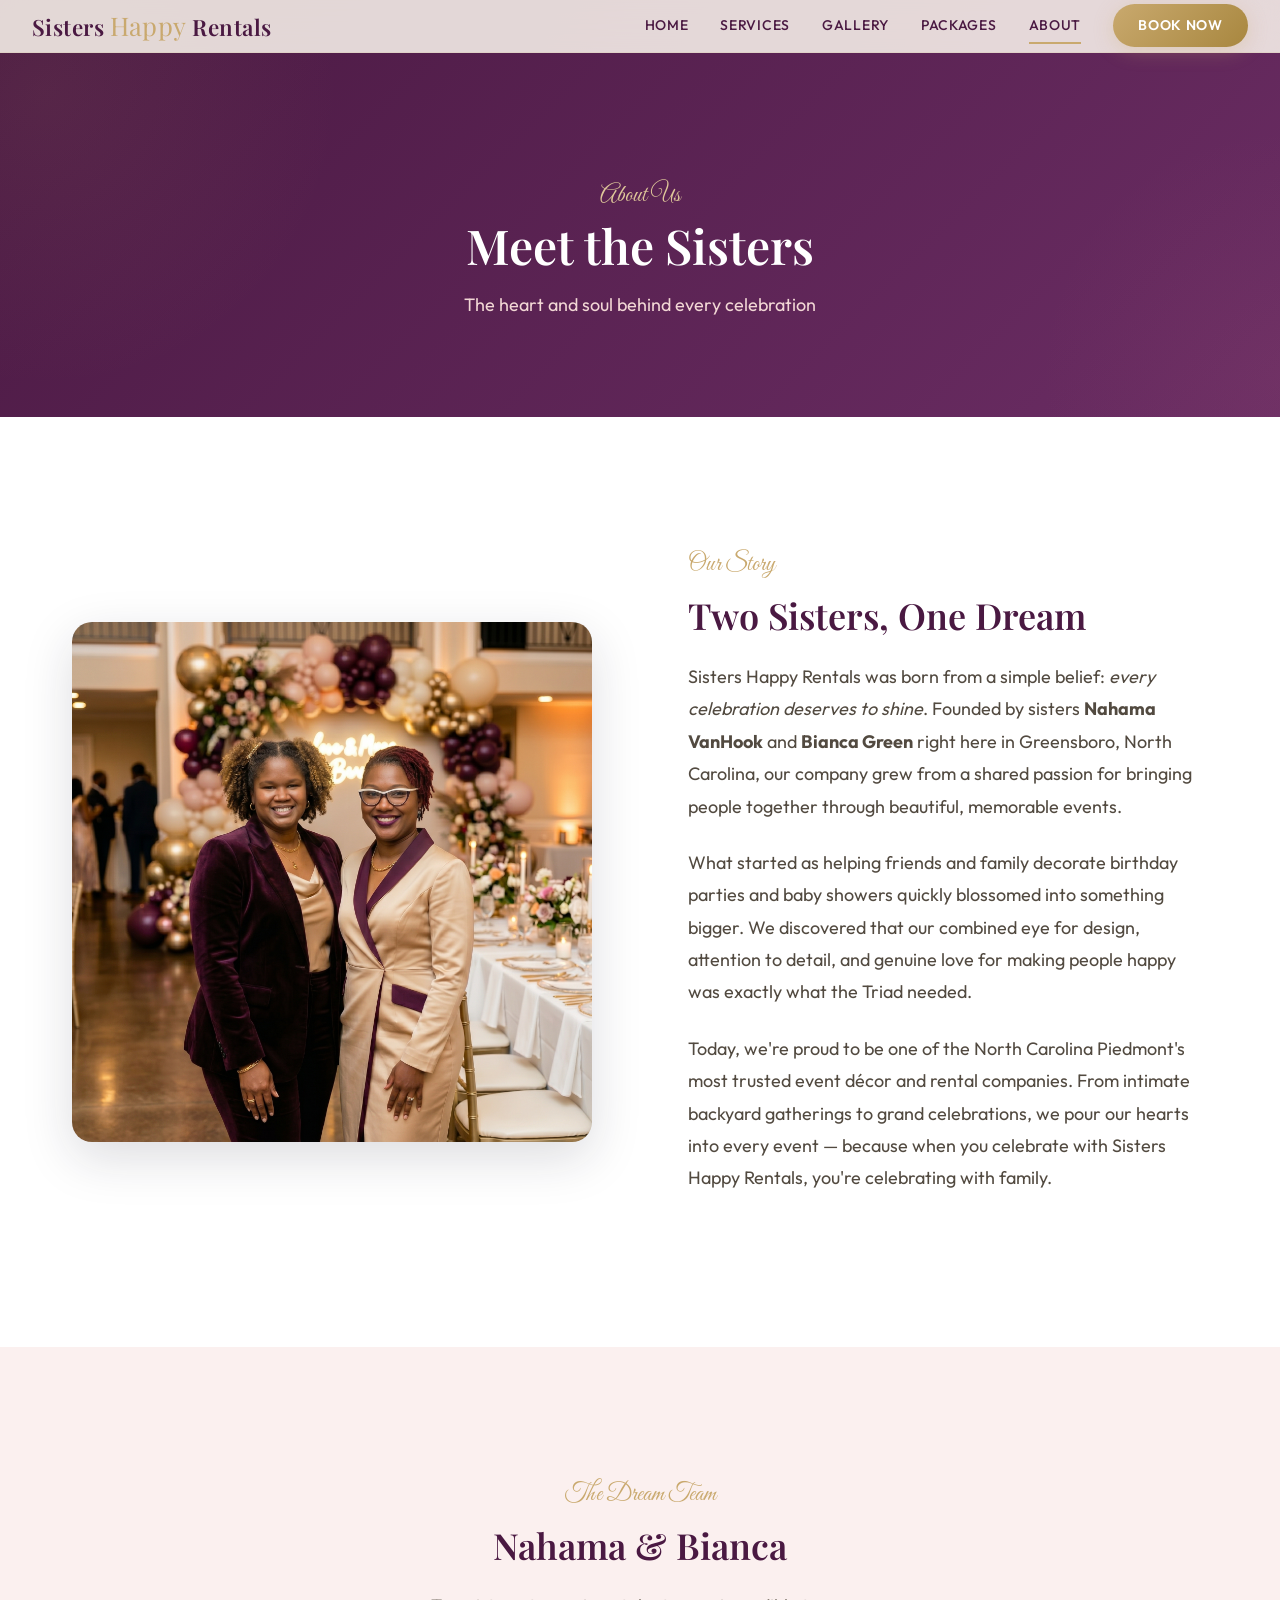
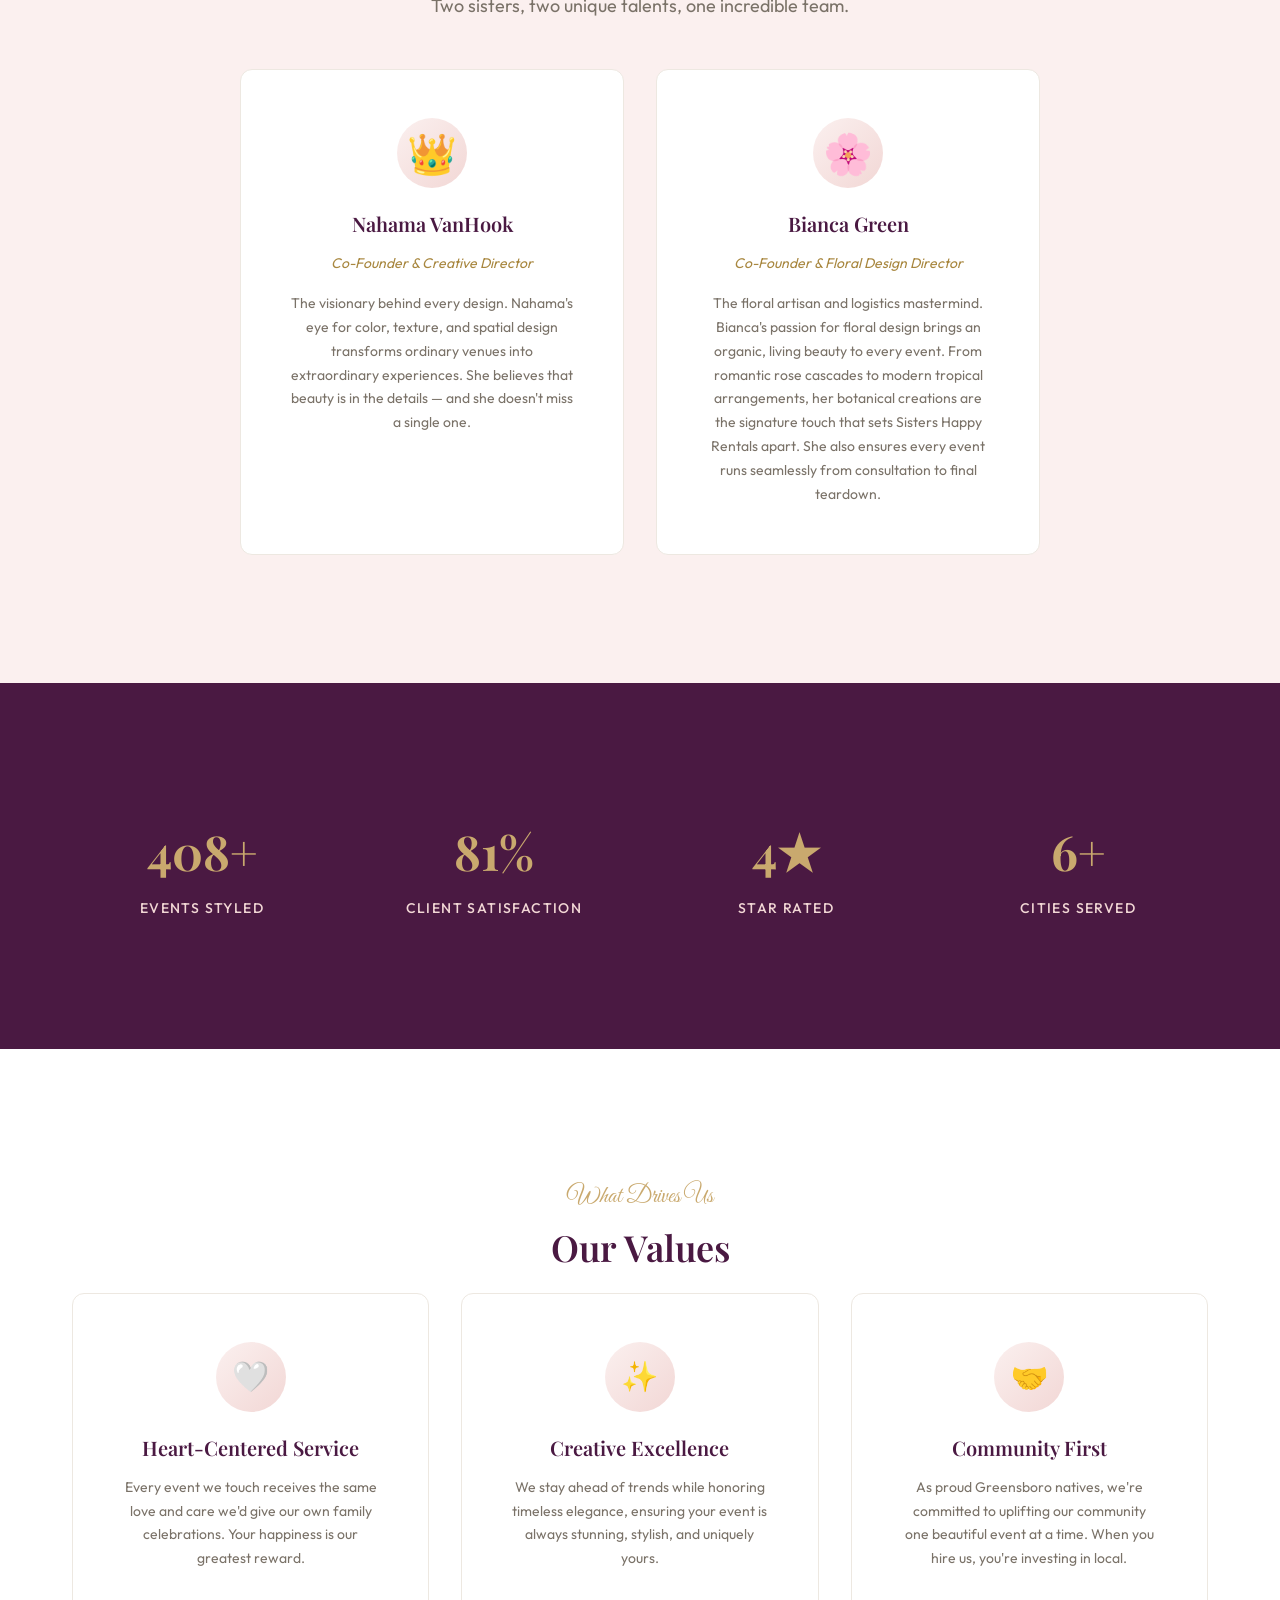
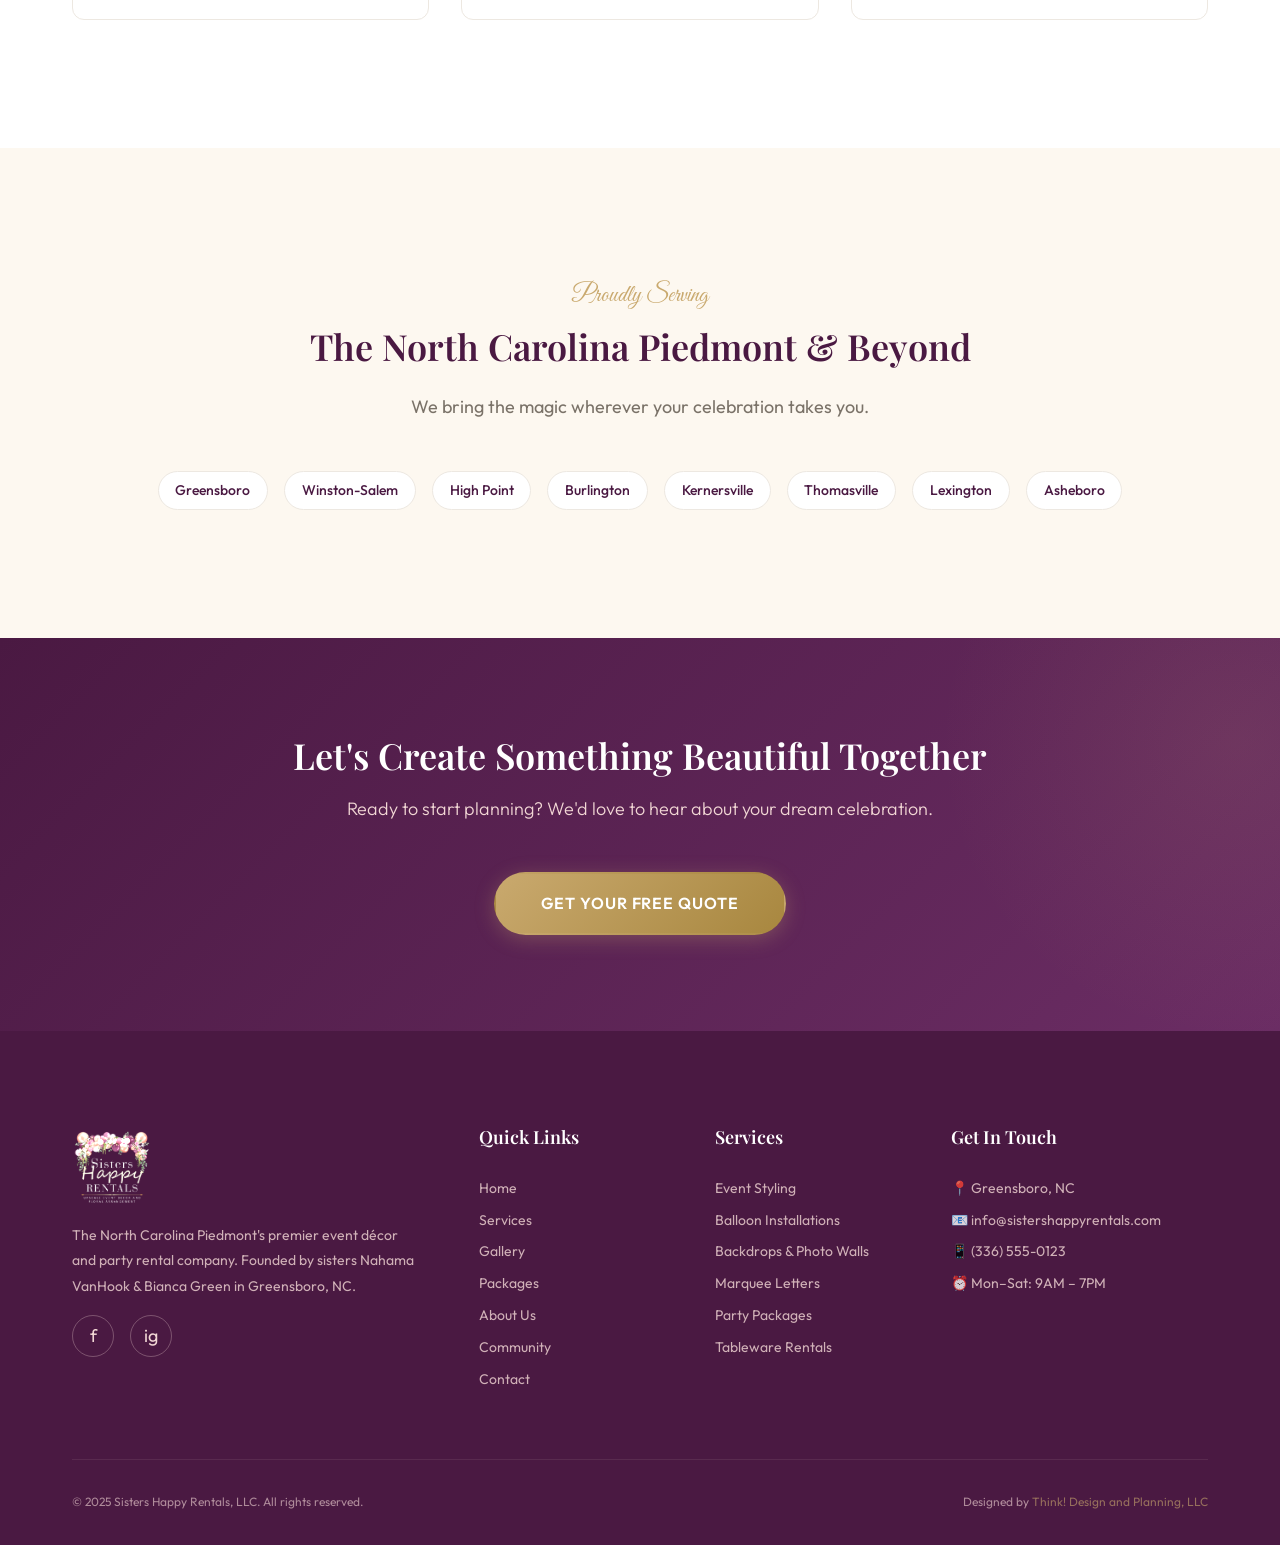
==== commit 0b70754b: "Add Think! Design and Planning credit to footer sitewide" ====
--- a/about.html
+++ b/about.html
@@ -222,7 +222,7 @@
             </div>
             <div class="footer__bottom">
                 <p>&copy; 2025 Sisters Happy Rentals, LLC. All rights reserved.</p>
-                <p>Designed with 💛 in Greensboro, NC</p>
+                <p>Designed by <a href="https://thinkdesignandplanning.com" target="_blank" rel="noopener" style="color: var(--gold); text-decoration: none;">Think! Design and Planning, LLC</a></p>
             </div>
         </div>
     </footer>
